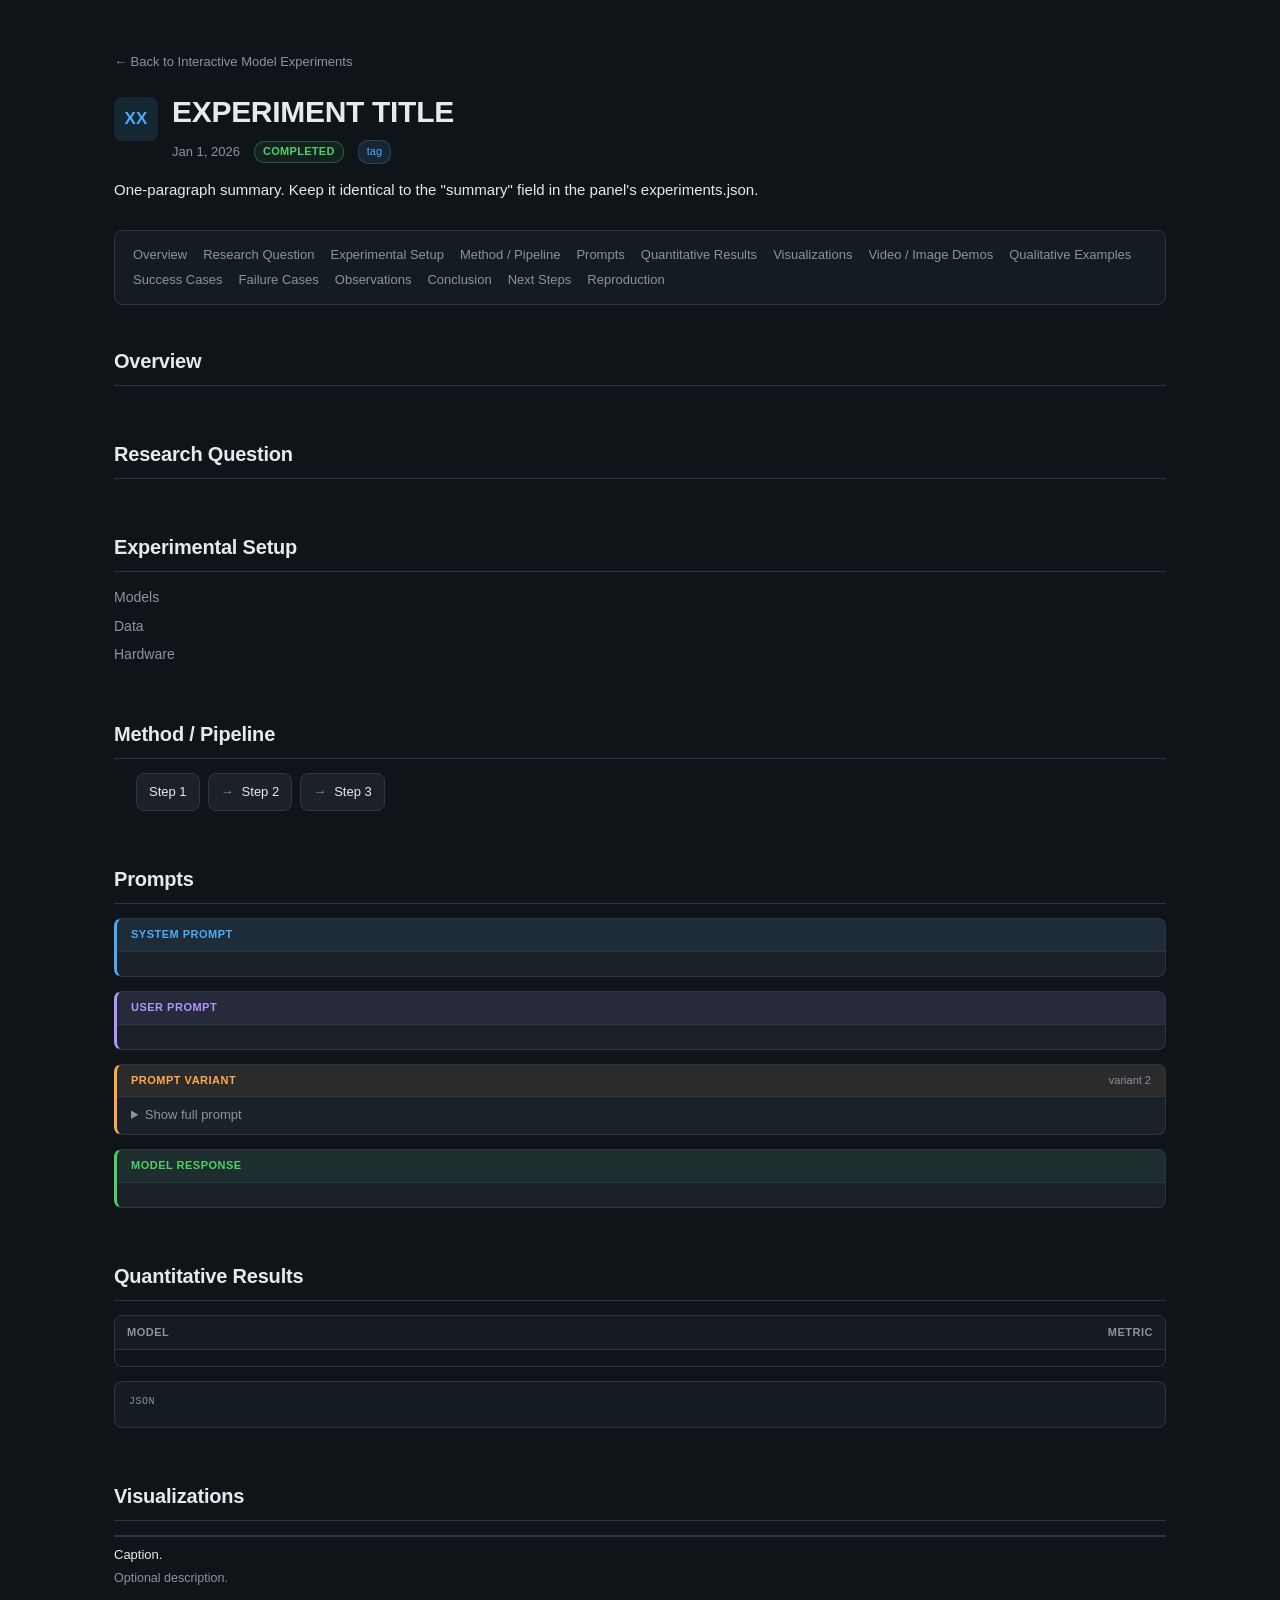
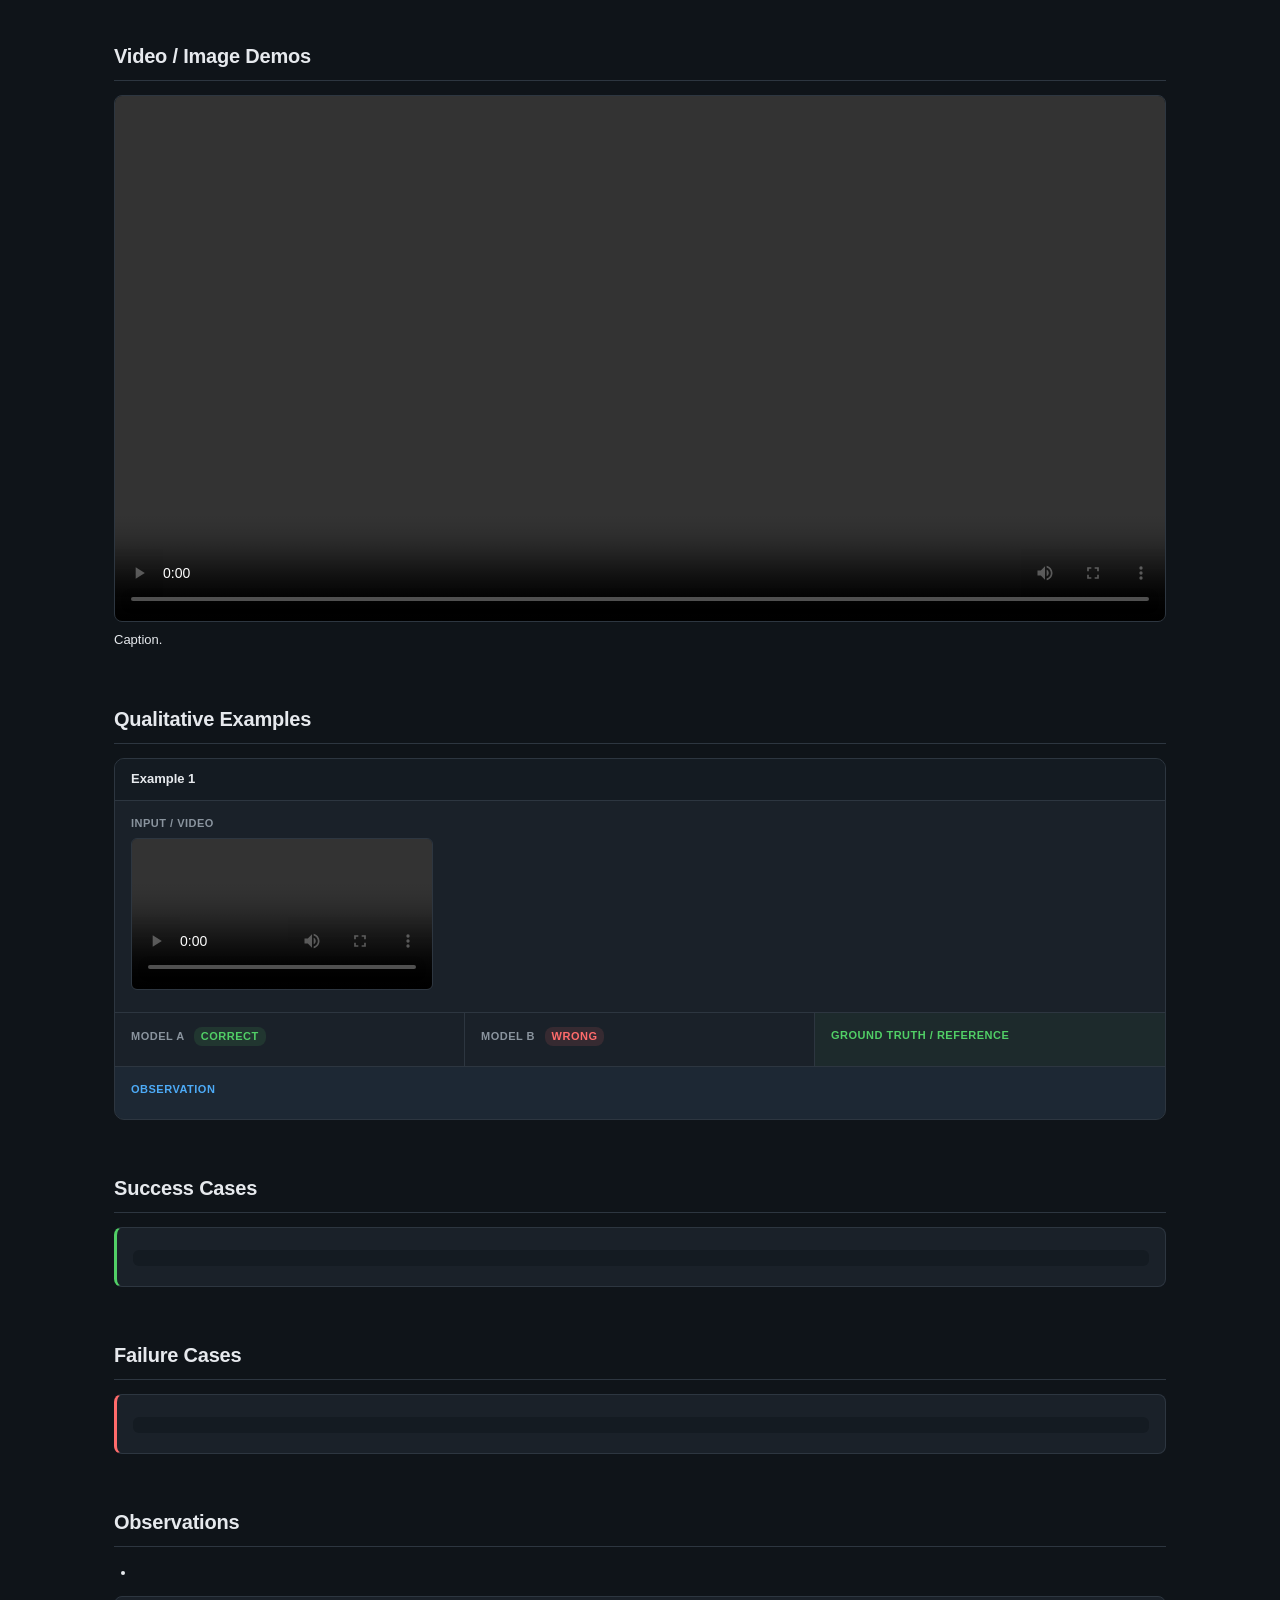
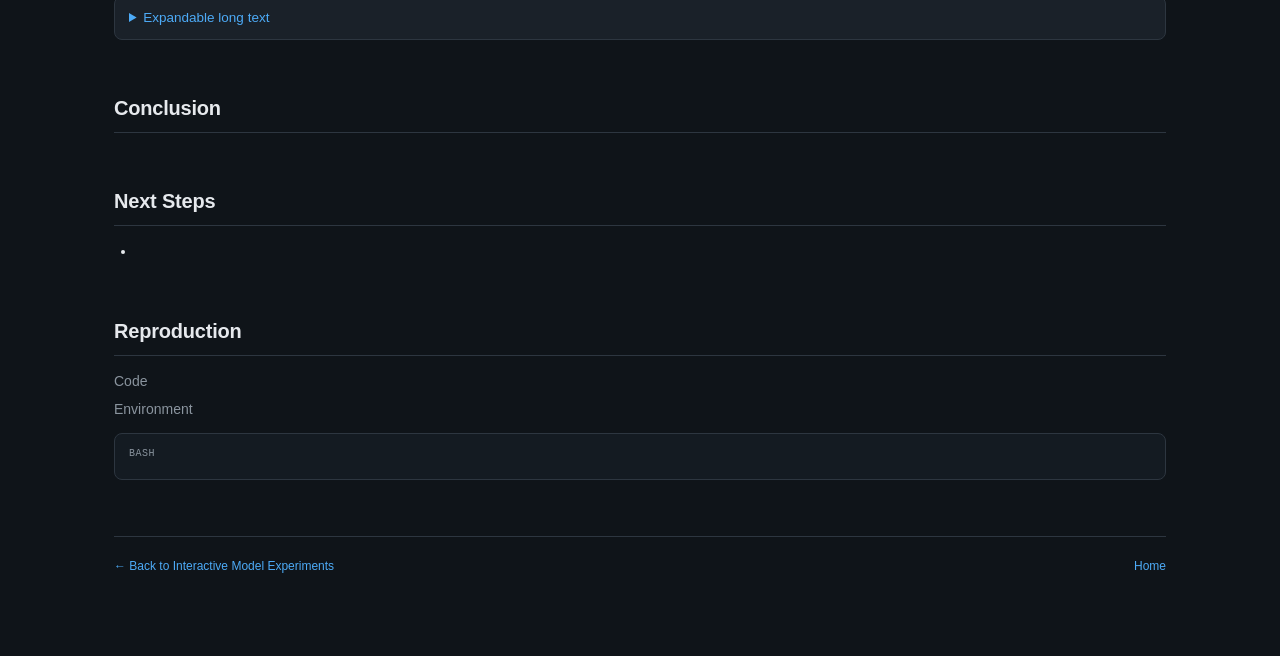
==== experiment-template/index.html @ 6265938a "Interactive Model Experiments panel: standalone repo, one Pages site per experiment Co-Authored-By: " ====
<!DOCTYPE html>
<html lang="en">
<head>
<meta charset="UTF-8">
<meta name="viewport" content="width=device-width, initial-scale=1">
<!-- Experiment page template. Copy this whole folder (index.html, style.css, assets/) into a NEW
     repository named after the experiment, fill in the sections you need, delete the rest, and
     enable GitHub Pages on that repository. Then add the experiment to experiments.json in the
     interactive_model_panel repository so a card appears on the panel. -->
<title>EXPERIMENT TITLE — Interactive Model Experiments</title>
<link rel="stylesheet" href="style.css">
</head>
<body>
<div class="wrap">
  <header class="exp-header">
    <a href="https://jxb1st.github.io/interactive_model_panel/" class="back-link">← Back to Interactive Model Experiments</a>
    <div class="exp-title-row">
      <span class="card-icon c1">XX</span>
      <div>
        <h1>EXPERIMENT TITLE</h1>
        <div class="exp-meta">
          <time datetime="2026-01-01">Jan 1, 2026</time>
          <span class="status completed">completed</span>
          <span class="tag">tag</span>
        </div>
      </div>
    </div>
    <p class="exp-summary">One-paragraph summary. Keep it identical to the "summary" field in the panel's experiments.json.</p>
  </header>

  <nav class="exp-toc" data-toc aria-label="Sections"></nav>

  <section class="exp-section"><h2 id="overview">Overview</h2>
    <p></p>
  </section>

  <section class="exp-section"><h2 id="research-question">Research Question</h2>
    <p></p>
  </section>

  <section class="exp-section"><h2 id="setup">Experimental Setup</h2>
    <dl class="facts">
      <dt>Models</dt><dd></dd>
      <dt>Data</dt><dd></dd>
      <dt>Hardware</dt><dd></dd>
    </dl>
  </section>

  <section class="exp-section"><h2 id="method">Method / Pipeline</h2>
    <ol class="pipeline"><li>Step 1</li><li>Step 2</li><li>Step 3</li></ol>
    <p></p>
  </section>

  <section class="exp-section"><h2 id="prompts">Prompts</h2>
    <div class="prompt system"><div class="prompt-head">System prompt</div><pre class="prompt-body"></pre></div>
    <div class="prompt user"><div class="prompt-head">User prompt</div><pre class="prompt-body"></pre></div>
    <div class="prompt variant"><div class="prompt-head">Prompt variant <span class="prompt-note">variant 2</span></div>
      <details><summary>Show full prompt</summary><pre class="prompt-body"></pre></details></div>
    <div class="prompt response"><div class="prompt-head">Model response</div><pre class="prompt-body"></pre></div>
  </section>

  <section class="exp-section"><h2 id="results">Quantitative Results</h2>
    <div class="table-wrap">
      <table class="results">
        <thead><tr><th>Model</th><th class="num">Metric</th></tr></thead>
        <tbody><tr><td></td><td class="num best"></td></tr></tbody>
      </table>
    </div>
    <p class="table-note"></p>
    <pre class="code" data-lang="json"></pre>
  </section>

  <section class="exp-section"><h2 id="visualizations">Visualizations</h2>
    <figure class="fig"><img src="assets/figure.png" alt=""><figcaption>Caption.<span class="fig-desc">Optional description.</span></figcaption></figure>
  </section>

  <section class="exp-section"><h2 id="demos">Video / Image Demos</h2>
    <div class="media-grid">
      <figure class="fig"><video controls preload="metadata" src="assets/demo.mp4"></video><figcaption>Caption.</figcaption></figure>
    </div>
  </section>

  <section class="exp-section"><h2 id="qualitative">Qualitative Examples</h2>
    <div class="compare">
      <div class="compare-head">Example 1</div>
      <div class="compare-input"><span class="label">Input / Video</span><video controls preload="metadata" src="assets/demo.mp4"></video></div>
      <div class="compare-grid">
        <div class="compare-cell"><span class="label">Model A <span class="verdict ok">correct</span></span><div class="model-name"></div></div>
        <div class="compare-cell"><span class="label">Model B <span class="verdict bad">wrong</span></span><div class="model-name"></div></div>
        <div class="compare-cell reference"><span class="label">Ground truth / Reference</span></div>
      </div>
      <div class="compare-obs"><span class="label">Observation</span></div>
    </div>
  </section>

  <section class="exp-section"><h2 id="success">Success Cases</h2>
    <div class="cases"><div class="case success"><div class="case-title"></div><p></p><div class="output"></div></div></div>
  </section>

  <section class="exp-section"><h2 id="failure">Failure Cases</h2>
    <div class="cases"><div class="case failure"><div class="case-title"></div><p></p><div class="output"></div></div></div>
  </section>

  <section class="exp-section"><h2 id="observations">Observations</h2>
    <ul><li></li></ul>
    <details class="expand"><summary>Expandable long text</summary><div class="expand-body"><p></p></div></details>
  </section>

  <section class="exp-section"><h2 id="conclusion">Conclusion</h2>
    <p></p>
  </section>

  <section class="exp-section"><h2 id="next-steps">Next Steps</h2>
    <ul><li></li></ul>
  </section>

  <section class="exp-section"><h2 id="reproduction">Reproduction</h2>
    <dl class="facts"><dt>Code</dt><dd></dd><dt>Environment</dt><dd></dd></dl>
    <pre class="code" data-lang="bash"></pre>
  </section>

  <footer class="page-footer">
    <span><a href="https://jxb1st.github.io/interactive_model_panel/">← Back to Interactive Model Experiments</a></span>
    <span><a href="https://jxb1st.github.io/">Home</a></span>
  </footer>
</div>
<script>
/* Builds the section list at the top from the h2[id] headings. No other scripting on this page. */
(function () {
  var toc = document.querySelector("[data-toc]");
  var heads = document.querySelectorAll(".exp-section > h2[id]");
  if (!toc || heads.length < 2) { return; }
  var ol = document.createElement("ol");
  Array.prototype.forEach.call(heads, function (h) {
    var li = document.createElement("li"), a = document.createElement("a");
    a.href = "#" + h.id; a.textContent = h.textContent; li.appendChild(a); ol.appendChild(li);
  });
  toc.appendChild(ol);
})();
</script>
</body>
</html>
---- experiment-template/style.css ----
/* Interactive Model Experiments — shared stylesheet for the panel (index.html)
   and for every experiment page (experiments/<slug>/index.html).
   Palette matches /datasets/ so the two panels read as one site. */

:root {
  --bg: #0f1419;
  --panel: #1a2129;
  --panel-2: #141b22;
  --border: #2d3640;
  --text: #e6e9ed;
  --muted: #8a949e;
  --accent: #4dabf7;
  --good: #51cf66;
  --warn: #ffa94d;
  --bad: #ff6b6b;
  --purple: #b197fc;
  --highlight: #ffd43b;
  --mono: ui-monospace, SFMono-Regular, Menlo, Consolas, "Liberation Mono", monospace;
  --sans: -apple-system, BlinkMacSystemFont, "Segoe UI", Helvetica, Arial, sans-serif;
}

* { box-sizing: border-box; }
html { color-scheme: dark; }
body {
  margin: 0;
  font-family: var(--sans);
  background: var(--bg);
  color: var(--text);
  line-height: 1.6;
  -webkit-text-size-adjust: 100%;
}
a { color: var(--accent); }
img, video { max-width: 100%; height: auto; }
.wrap { max-width: 1100px; margin: 0 auto; padding: 48px 24px 80px; }

/* ---------- Header / navigation ---------- */
header.page-header { margin-bottom: 36px; }
.back-link {
  display: inline-block;
  font-size: 13px;
  color: var(--muted);
  text-decoration: none;
  margin-bottom: 20px;
}
.back-link:hover { color: var(--accent); }
h1 {
  margin: 0 0 10px;
  font-size: 30px;
  font-weight: 700;
  letter-spacing: -0.3px;
  line-height: 1.25;
  text-wrap: balance;
}
.tagline { margin: 0; color: var(--muted); font-size: 15px; max-width: 700px; }
.panel-meta { margin-top: 14px; font-size: 12px; color: var(--muted); }

/* ---------- Experiment cards (panel) ---------- */
.grid {
  display: grid;
  grid-template-columns: repeat(auto-fill, minmax(320px, 1fr));
  gap: 18px;
}
.card {
  background: var(--panel);
  border: 1px solid var(--border);
  border-radius: 10px;
  padding: 20px;
  display: flex;
  flex-direction: column;
  min-height: 220px;
  min-width: 0;
  transition: transform 0.12s ease, border-color 0.12s ease;
  text-decoration: none;
  color: inherit;
  position: relative;
  overflow: hidden;
}
.card:hover { border-color: var(--accent); transform: translateY(-2px); }
.card:focus-visible { outline: 2px solid var(--accent); outline-offset: 2px; }
.card-head { display: flex; align-items: center; gap: 10px; margin-bottom: 8px; }
.card-icon {
  width: 36px; height: 36px; flex-shrink: 0;
  display: inline-flex; align-items: center; justify-content: center;
  border-radius: 8px;
  background: rgba(77, 171, 247, 0.1);
  color: var(--accent);
  font-size: 15px; font-weight: 700; letter-spacing: 0.2px;
}
.card-icon.c1 { background: rgba(77, 171, 247, 0.12); color: #4dabf7; }
.card-icon.c2 { background: rgba(177, 151, 252, 0.12); color: #b197fc; }
.card-icon.c3 { background: rgba(81, 207, 102, 0.12); color: #51cf66; }
.card-icon.c4 { background: rgba(255, 169, 77, 0.12); color: #ffa94d; }
.card-icon.c5 { background: rgba(38, 198, 218, 0.12); color: #26c6da; }
.card-icon.c6 { background: rgba(255, 107, 107, 0.12); color: #ff8a65; }
.card h2 { margin: 0; font-size: 17px; font-weight: 600; color: var(--text); line-height: 1.35; }
.card p { margin: 0 0 14px; font-size: 13px; color: var(--muted); flex: 1; }
.card-meta {
  display: flex; flex-wrap: wrap; gap: 6px 12px; align-items: center;
  font-size: 12px; color: var(--muted); margin-bottom: 10px;
}
.card-stats { display: flex; gap: 14px; flex-wrap: wrap; font-size: 12px; color: var(--muted); margin-bottom: 12px; }
.card-stats strong { color: var(--text); font-weight: 600; }
.card-tags { display: flex; gap: 6px; flex-wrap: wrap; margin-bottom: 12px; }
.tag {
  display: inline-block; padding: 2px 8px; border-radius: 10px;
  font-size: 11px; font-weight: 500;
  background: rgba(77, 171, 247, 0.12); color: var(--accent);
  border: 1px solid rgba(77, 171, 247, 0.25);
}
.card-cta { display: inline-flex; align-items: center; gap: 4px; color: var(--accent); font-size: 13px; font-weight: 500; margin-top: auto; }
.card-cta::after { content: "→"; transition: transform 0.12s; }
.card:hover .card-cta::after { transform: translateX(3px); }

/* status pill: shared by cards and experiment headers */
.status {
  display: inline-block; padding: 1px 8px; border-radius: 10px;
  font-size: 11px; font-weight: 600; letter-spacing: 0.3px; text-transform: uppercase;
  border: 1px solid var(--border); color: var(--muted); background: var(--panel-2);
}
.status.completed { color: var(--good); border-color: rgba(81, 207, 102, 0.35); background: rgba(81, 207, 102, 0.08); }
.status.in-progress, .status.running { color: var(--warn); border-color: rgba(255, 169, 77, 0.35); background: rgba(255, 169, 77, 0.08); }
.status.planned { color: var(--muted); }
.status.failed { color: var(--bad); border-color: rgba(255, 107, 107, 0.35); background: rgba(255, 107, 107, 0.08); }
.undated { color: var(--warn); }
.demo-badge {
  position: absolute; top: 14px; right: 14px;
  font-size: 10px; font-weight: 700; text-transform: uppercase; letter-spacing: 0.5px;
  color: var(--highlight); background: var(--bg); padding: 2px 8px; border-radius: 10px;
  border: 1px solid rgba(255, 212, 59, 0.4);
}

/* empty / error states */
.empty-state, .error-state {
  border: 1px dashed var(--border); border-radius: 10px; padding: 36px 24px;
  text-align: center; color: var(--muted); font-size: 14px;
}
.empty-state strong, .error-state strong { display: block; color: var(--text); font-size: 16px; margin-bottom: 6px; }
.empty-state code, .error-state code { font-family: var(--mono); font-size: 12.5px; color: var(--text); }
.error-state { border-color: rgba(255, 107, 107, 0.4); }

/* ---------- Footer ---------- */
footer.page-footer {
  margin-top: 56px; padding-top: 20px; border-top: 1px solid var(--border);
  color: var(--muted); font-size: 12px;
  display: flex; justify-content: space-between; flex-wrap: wrap; gap: 8px;
}
footer.page-footer a { color: var(--accent); text-decoration: none; }
footer.page-footer a:hover { text-decoration: underline; }

/* =====================================================================
   Experiment page components
   ===================================================================== */
.exp-header { margin-bottom: 28px; }
.exp-title-row { display: flex; align-items: flex-start; gap: 14px; }
.exp-title-row .card-icon { width: 44px; height: 44px; font-size: 17px; margin-top: 4px; }
.exp-meta { display: flex; flex-wrap: wrap; gap: 8px 14px; align-items: center; font-size: 13px; color: var(--muted); margin: 10px 0 14px; }
.exp-summary { margin: 0; max-width: 760px; color: var(--text); font-size: 15px; }

/* table of contents: filled by script.js from the h2[id] on the page; empty when JS is off */
.exp-toc { margin: 0 0 32px; padding: 14px 18px; background: var(--panel-2); border: 1px solid var(--border); border-radius: 8px; font-size: 13px; }
.exp-toc:empty { display: none; }
.exp-toc ol { margin: 0; padding: 0; list-style: none; display: flex; flex-wrap: wrap; gap: 4px 16px; }
.exp-toc a { color: var(--muted); text-decoration: none; }
.exp-toc a:hover { color: var(--accent); }

.exp-section { margin: 0 0 44px; padding-top: 8px; }
.exp-section h2 {
  margin: 0 0 14px; font-size: 20px; font-weight: 600; letter-spacing: -0.2px;
  padding-bottom: 8px; border-bottom: 1px solid var(--border);
}
.exp-section h3 { margin: 22px 0 8px; font-size: 15px; font-weight: 600; color: var(--text); }
.exp-section p, .exp-section li { max-width: 760px; font-size: 14.5px; }
.exp-section p { margin: 0 0 12px; }
.exp-section ul, .exp-section ol { margin: 0 0 12px; padding-left: 22px; }
.exp-section > :last-child { margin-bottom: 0; }

/* key/value facts (setup, reproduction) */
.facts { display: grid; grid-template-columns: max-content 1fr; gap: 6px 18px; margin: 0 0 12px; font-size: 14px; }
.facts dt { color: var(--muted); }
.facts dd { margin: 0; min-width: 0; overflow-wrap: anywhere; }

/* pipeline steps */
.pipeline { display: flex; flex-wrap: wrap; gap: 8px; align-items: center; margin: 0 0 12px; padding: 0; list-style: none; }
.pipeline li { background: var(--panel); border: 1px solid var(--border); border-radius: 8px; padding: 8px 12px; font-size: 13px; }
.pipeline li + li::before { content: "→"; color: var(--muted); margin-right: 8px; }

/* ---------- Prompt blocks ---------- */
.prompt {
  border: 1px solid var(--border); border-left: 3px solid var(--purple); border-radius: 8px;
  background: var(--panel); margin: 0 0 14px; overflow: hidden;
}
.prompt-head {
  display: flex; justify-content: space-between; align-items: center; gap: 8px;
  padding: 7px 14px; font-size: 11px; font-weight: 600; letter-spacing: 0.5px; text-transform: uppercase;
  color: var(--purple); background: rgba(177, 151, 252, 0.08); border-bottom: 1px solid var(--border);
}
.prompt-head .prompt-note { font-weight: 400; text-transform: none; letter-spacing: 0; color: var(--muted); }
.prompt-body { margin: 0; padding: 12px 14px; font-family: var(--mono); font-size: 13px; line-height: 1.55; white-space: pre-wrap; overflow-wrap: anywhere; color: var(--text); }
.prompt.system { border-left-color: var(--accent); }
.prompt.system .prompt-head { color: var(--accent); background: rgba(77, 171, 247, 0.08); }
.prompt.user { border-left-color: var(--purple); }
.prompt.response { border-left-color: var(--good); }
.prompt.response .prompt-head { color: var(--good); background: rgba(81, 207, 102, 0.08); }
.prompt.response .prompt-body { font-family: var(--sans); font-size: 14px; }
.prompt.variant { border-left-color: var(--warn); }
.prompt.variant .prompt-head { color: var(--warn); background: rgba(255, 169, 77, 0.08); }
.prompt details > summary { cursor: pointer; padding: 8px 14px; font-size: 13px; color: var(--muted); }
.prompt details[open] > summary { border-bottom: 1px solid var(--border); }

/* ---------- Code / JSON ---------- */
pre.code {
  margin: 0 0 14px; padding: 12px 14px; background: var(--panel-2); border: 1px solid var(--border);
  border-radius: 8px; font-family: var(--mono); font-size: 12.5px; line-height: 1.5; overflow-x: auto; color: var(--text);
}
pre.code[data-lang]::before { content: attr(data-lang); display: block; font-size: 10px; letter-spacing: 0.5px; text-transform: uppercase; color: var(--muted); margin-bottom: 6px; }
code { font-family: var(--mono); font-size: 0.92em; background: rgba(255, 255, 255, 0.06); padding: 1px 5px; border-radius: 4px; }
pre code { background: none; padding: 0; font-size: inherit; }

/* ---------- Tables ---------- */
.table-wrap { overflow-x: auto; margin: 0 0 14px; border: 1px solid var(--border); border-radius: 8px; }
table.results { border-collapse: collapse; width: 100%; font-size: 13.5px; font-variant-numeric: tabular-nums; }
table.results th, table.results td { padding: 8px 12px; border-bottom: 1px solid var(--border); text-align: left; white-space: nowrap; }
table.results th { font-size: 11px; letter-spacing: 0.5px; text-transform: uppercase; color: var(--muted); font-weight: 600; background: var(--panel-2); }
table.results tr:last-child td { border-bottom: 0; }
table.results td.num, table.results th.num { text-align: right; }
table.results td.best { color: var(--good); font-weight: 600; }
table.results tr.highlight td { background: rgba(77, 171, 247, 0.06); }
.table-note { margin: -6px 0 14px; font-size: 12px; color: var(--muted); }

/* ---------- Figures / media ---------- */
.fig { margin: 0 0 18px; }
.fig img, .fig video, .fig svg { display: block; width: 100%; max-width: 100%; border: 1px solid var(--border); border-radius: 8px; background: var(--panel-2); }
.fig figcaption { margin-top: 8px; font-size: 13px; color: var(--text); }
.fig .fig-desc { display: block; margin-top: 2px; font-size: 12.5px; color: var(--muted); }
.fig.narrow { max-width: 560px; }
.media-grid { display: grid; grid-template-columns: repeat(auto-fit, minmax(260px, 1fr)); gap: 16px; margin: 0 0 14px; }
.media-grid .fig { margin: 0; }

/* ---------- Side-by-side comparison ---------- */
.compare { border: 1px solid var(--border); border-radius: 10px; background: var(--panel); margin: 0 0 18px; overflow: hidden; }
.compare-head { padding: 10px 16px; font-size: 13px; font-weight: 600; border-bottom: 1px solid var(--border); background: var(--panel-2); }
.compare-input { padding: 14px 16px; border-bottom: 1px solid var(--border); }
.compare-input .label, .compare-cell .label, .compare-obs .label {
  display: block; font-size: 11px; font-weight: 600; letter-spacing: 0.5px; text-transform: uppercase; color: var(--muted); margin-bottom: 6px;
}
.compare-input video, .compare-input img { max-width: 480px; border-radius: 6px; border: 1px solid var(--border); }
.compare-grid { display: grid; grid-template-columns: repeat(auto-fit, minmax(240px, 1fr)); }
.compare-cell { padding: 14px 16px; border-right: 1px solid var(--border); border-bottom: 1px solid var(--border); font-size: 14px; min-width: 0; overflow-wrap: anywhere; }
.compare-cell:last-child { border-right: 0; }
.compare-cell.reference { background: rgba(81, 207, 102, 0.05); }
.compare-cell.reference .label { color: var(--good); }
.compare-cell .model-name { font-weight: 600; margin-bottom: 4px; }
.compare-obs { padding: 14px 16px; font-size: 14px; color: var(--text); background: rgba(77, 171, 247, 0.05); }
.compare-obs .label { color: var(--accent); }
.verdict { display: inline-block; font-size: 11px; font-weight: 600; padding: 1px 7px; border-radius: 8px; margin-left: 6px; vertical-align: middle; }
.verdict.ok { color: var(--good); background: rgba(81, 207, 102, 0.12); }
.verdict.bad { color: var(--bad); background: rgba(255, 107, 107, 0.12); }
.verdict.partial { color: var(--warn); background: rgba(255, 169, 77, 0.12); }

/* ---------- Case cards (success / failure) ---------- */
.cases { display: grid; grid-template-columns: repeat(auto-fit, minmax(300px, 1fr)); gap: 14px; margin: 0 0 14px; }
.case { background: var(--panel); border: 1px solid var(--border); border-left: 3px solid var(--muted); border-radius: 8px; padding: 14px 16px; font-size: 14px; min-width: 0; }
.case.success { border-left-color: var(--good); }
.case.failure { border-left-color: var(--bad); }
.case .case-title { font-weight: 600; margin-bottom: 6px; }
.case p { margin: 0 0 8px; font-size: 13.5px; }
.case .output { font-family: var(--mono); font-size: 12.5px; background: var(--panel-2); border-radius: 6px; padding: 8px 10px; white-space: pre-wrap; overflow-wrap: anywhere; margin: 6px 0; }

/* ---------- Callouts / expandable text ---------- */
.callout { border: 1px solid var(--border); border-left: 3px solid var(--accent); border-radius: 8px; background: var(--panel); padding: 12px 16px; margin: 0 0 14px; font-size: 14px; }
.callout.warn { border-left-color: var(--warn); }
.callout.good { border-left-color: var(--good); }
details.expand { border: 1px solid var(--border); border-radius: 8px; background: var(--panel); margin: 0 0 14px; }
details.expand > summary { cursor: pointer; padding: 10px 14px; font-size: 13.5px; font-weight: 500; color: var(--accent); }
details.expand > summary:focus-visible { outline: 2px solid var(--accent); outline-offset: -2px; }
details.expand > .expand-body { padding: 0 14px 14px; font-size: 14px; }
details.expand > .expand-body > :last-child { margin-bottom: 0; }

/* ---------- Responsive ---------- */
@media (max-width: 640px) {
  .wrap { padding: 32px 16px 56px; }
  h1 { font-size: 24px; }
  .grid { grid-template-columns: 1fr; }
  .facts { grid-template-columns: 1fr; gap: 2px 0; }
  .facts dd { margin-bottom: 8px; }
  .compare-grid { grid-template-columns: 1fr; }
  .compare-cell { border-right: 0; }
  .exp-title-row { gap: 10px; }
}
@media (prefers-reduced-motion: reduce) {
  .card, .card-cta::after { transition: none; }
}
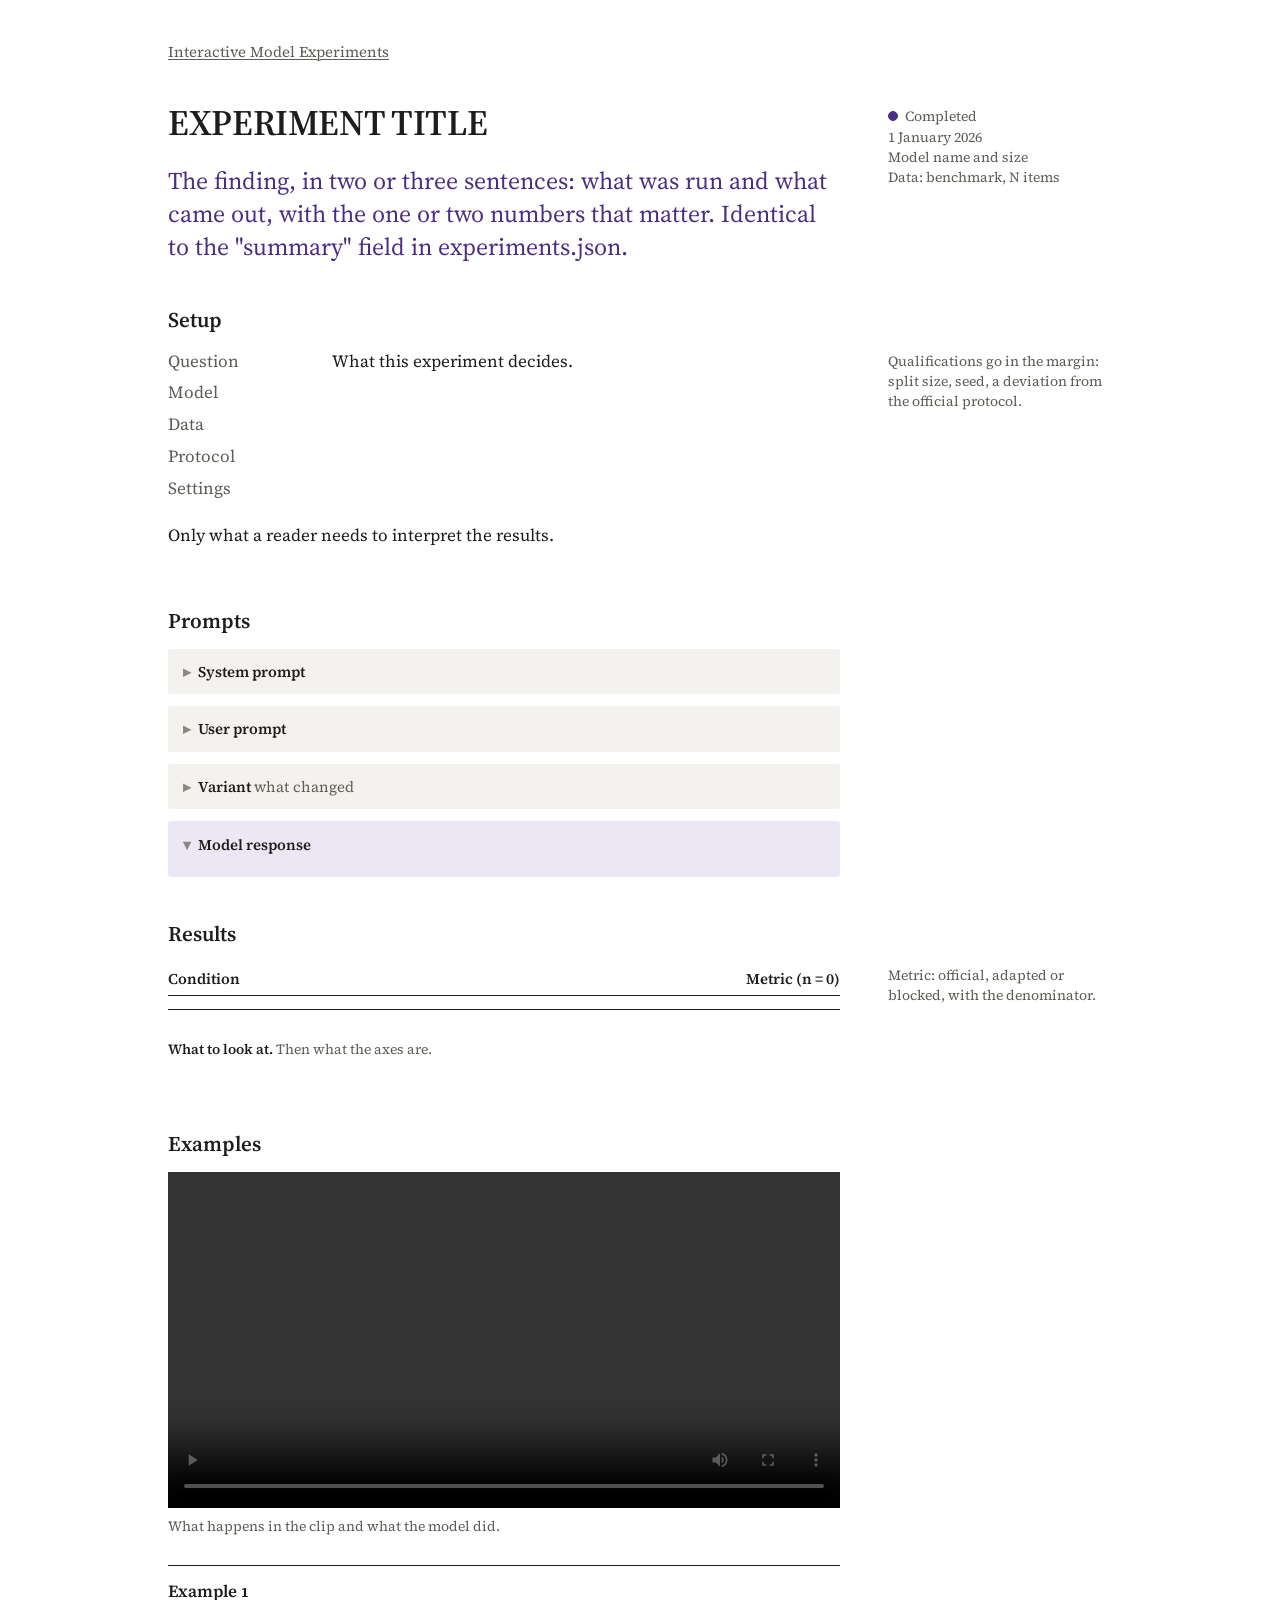
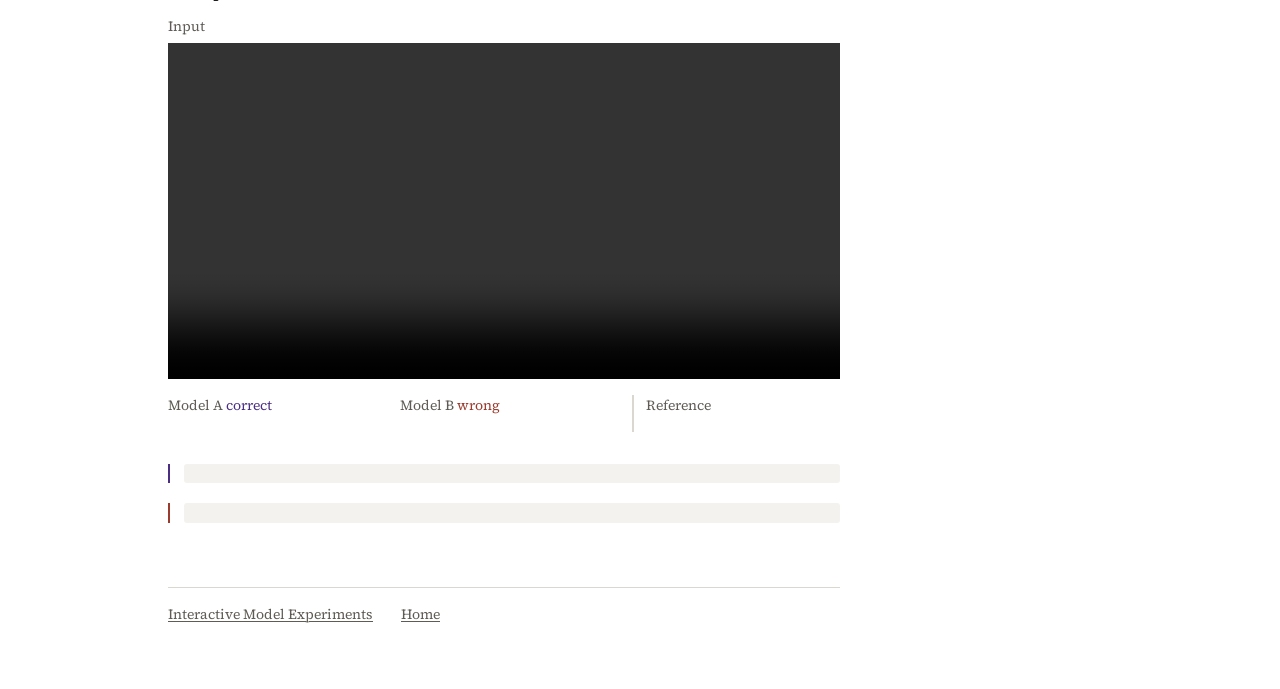
==== commit 490ffbad: "Redesign: one serif family, white paper, margin notes; index as a dated list; template with Setup/Pr" ====
--- a/experiment-template/index.html
+++ b/experiment-template/index.html
@@ -3,140 +3,95 @@
 <head>
 <meta charset="UTF-8">
 <meta name="viewport" content="width=device-width, initial-scale=1">
-<!-- Experiment page template. Copy this whole folder (index.html, style.css, assets/) into a NEW
-     repository named after the experiment, fill in the sections you need, delete the rest, and
-     enable GitHub Pages on that repository. Then add the experiment to experiments.json in the
-     interactive_model_panel repository so a card appears on the panel. -->
-<title>EXPERIMENT TITLE — Interactive Model Experiments</title>
+<!-- Experiment page template. Copy this folder (index.html, style.css, assets/) into a new repository
+     named after the experiment. Fill in the header, keep only the sections that have real content
+     (Setup, Prompts, Results, Examples; each optional), delete everything else, and enable GitHub
+     Pages. Then add the experiment to experiments.json in interactive_model_panel so it appears on
+     the index. A margin note (aside.note) goes right BEFORE the element it qualifies. -->
+<title>EXPERIMENT TITLE</title>
+<link rel="preconnect" href="https://fonts.googleapis.com">
+<link rel="preconnect" href="https://fonts.gstatic.com" crossorigin>
+<link href="https://fonts.googleapis.com/css2?family=Source+Serif+4:ital,opsz,wght@0,8..60,400..700;1,8..60,400..700&display=swap" rel="stylesheet">
 <link rel="stylesheet" href="style.css">
 </head>
 <body>
-<div class="wrap">
+<main class="page">
+  <nav class="crumb"><a href="https://jxb1st.github.io/interactive_model_panel/">Interactive Model Experiments</a></nav>
+
   <header class="exp-header">
-    <a href="https://jxb1st.github.io/interactive_model_panel/" class="back-link">← Back to Interactive Model Experiments</a>
-    <div class="exp-title-row">
-      <span class="card-icon c1">XX</span>
-      <div>
-        <h1>EXPERIMENT TITLE</h1>
-        <div class="exp-meta">
-          <time datetime="2026-01-01">Jan 1, 2026</time>
-          <span class="status completed">completed</span>
-          <span class="tag">tag</span>
-        </div>
-      </div>
-    </div>
-    <p class="exp-summary">One-paragraph summary. Keep it identical to the "summary" field in the panel's experiments.json.</p>
+    <aside class="note">
+      <span class="status completed">Completed</span>
+      <time datetime="2026-01-01">1 January 2026</time>
+      <span>Model name and size</span>
+      <span>Data: benchmark, N items</span>
+    </aside>
+    <h1>EXPERIMENT TITLE</h1>
+    <p class="exp-summary">The finding, in two or three sentences: what was run and what came out, with the one or two numbers that matter. Identical to the "summary" field in experiments.json.</p>
   </header>
 
-  <nav class="exp-toc" data-toc aria-label="Sections"></nav>
-
-  <section class="exp-section"><h2 id="overview">Overview</h2>
-    <p></p>
+  <section class="exp-section">
+    <h2 id="setup">Setup</h2>
+    <aside class="note">Qualifications go in the margin: split size, seed, a deviation from the official protocol.</aside>
+    <dl class="facts">
+      <dt>Question</dt><dd>What this experiment decides.</dd>
+      <dt>Model</dt><dd></dd>
+      <dt>Data</dt><dd></dd>
+      <dt>Protocol</dt><dd></dd>
+      <dt>Settings</dt><dd></dd>
+    </dl>
+    <p>Only what a reader needs to interpret the results.</p>
   </section>
 
-  <section class="exp-section"><h2 id="research-question">Research Question</h2>
-    <p></p>
+  <section class="exp-section">
+    <h2 id="prompts">Prompts</h2>
+    <details class="prompt system"><summary>System prompt</summary><pre></pre></details>
+    <details class="prompt user"><summary>User prompt</summary><pre></pre></details>
+    <details class="prompt variant"><summary>Variant <span class="prompt-note">what changed</span></summary><pre></pre></details>
+    <details class="prompt response" open><summary>Model response</summary><pre></pre></details>
   </section>
 
-  <section class="exp-section"><h2 id="setup">Experimental Setup</h2>
-    <dl class="facts">
-      <dt>Models</dt><dd></dd>
-      <dt>Data</dt><dd></dd>
-      <dt>Hardware</dt><dd></dd>
-    </dl>
+  <section class="exp-section">
+    <h2 id="results">Results</h2>
+    <aside class="note">Metric: official, adapted or blocked, with the denominator.</aside>
+    <div class="table-wrap">
+      <table class="results">
+        <thead><tr><th>Condition</th><th class="num">Metric (n = 0)</th></tr></thead>
+        <tbody>
+          <tr><td></td><td class="num best"></td></tr>
+        </tbody>
+      </table>
+    </div>
+    <figure class="fig wide">
+      <img src="assets/figure.png" alt="">
+      <figcaption><strong>What to look at.</strong> Then what the axes are.</figcaption>
+    </figure>
   </section>
 
-  <section class="exp-section"><h2 id="method">Method / Pipeline</h2>
-    <ol class="pipeline"><li>Step 1</li><li>Step 2</li><li>Step 3</li></ol>
-    <p></p>
-  </section>
-
-  <section class="exp-section"><h2 id="prompts">Prompts</h2>
-    <div class="prompt system"><div class="prompt-head">System prompt</div><pre class="prompt-body"></pre></div>
-    <div class="prompt user"><div class="prompt-head">User prompt</div><pre class="prompt-body"></pre></div>
-    <div class="prompt variant"><div class="prompt-head">Prompt variant <span class="prompt-note">variant 2</span></div>
-      <details><summary>Show full prompt</summary><pre class="prompt-body"></pre></details></div>
-    <div class="prompt response"><div class="prompt-head">Model response</div><pre class="prompt-body"></pre></div>
-  </section>
-
-  <section class="exp-section"><h2 id="results">Quantitative Results</h2>
-    <div class="table-wrap">
-      <table class="results">
-        <thead><tr><th>Model</th><th class="num">Metric</th></tr></thead>
-        <tbody><tr><td></td><td class="num best"></td></tr></tbody>
-      </table>
+  <section class="exp-section">
+    <h2 id="examples">Examples</h2>
+    <div class="media-grid">
+      <figure class="fig"><video controls preload="metadata" src="assets/clip.mp4"></video><figcaption>What happens in the clip and what the model did.</figcaption></figure>
     </div>
-    <p class="table-note"></p>
-    <pre class="code" data-lang="json"></pre>
-  </section>
-
-  <section class="exp-section"><h2 id="visualizations">Visualizations</h2>
-    <figure class="fig"><img src="assets/figure.png" alt=""><figcaption>Caption.<span class="fig-desc">Optional description.</span></figcaption></figure>
-  </section>
-
-  <section class="exp-section"><h2 id="demos">Video / Image Demos</h2>
-    <div class="media-grid">
-      <figure class="fig"><video controls preload="metadata" src="assets/demo.mp4"></video><figcaption>Caption.</figcaption></figure>
-    </div>
-  </section>
-
-  <section class="exp-section"><h2 id="qualitative">Qualitative Examples</h2>
     <div class="compare">
       <div class="compare-head">Example 1</div>
-      <div class="compare-input"><span class="label">Input / Video</span><video controls preload="metadata" src="assets/demo.mp4"></video></div>
+      <div class="compare-input"><span class="label">Input</span><video controls preload="metadata" src="assets/clip.mp4"></video></div>
       <div class="compare-grid">
-        <div class="compare-cell"><span class="label">Model A <span class="verdict ok">correct</span></span><div class="model-name"></div></div>
-        <div class="compare-cell"><span class="label">Model B <span class="verdict bad">wrong</span></span><div class="model-name"></div></div>
-        <div class="compare-cell reference"><span class="label">Ground truth / Reference</span></div>
+        <div class="compare-cell"><span class="label">Model A <span class="verdict ok">correct</span></span><p></p></div>
+        <div class="compare-cell"><span class="label">Model B <span class="verdict bad">wrong</span></span><p></p></div>
+        <div class="compare-cell reference"><span class="label">Reference</span><p></p></div>
       </div>
-      <div class="compare-obs"><span class="label">Observation</span></div>
+      <p class="compare-obs"></p>
     </div>
-  </section>
-
-  <section class="exp-section"><h2 id="success">Success Cases</h2>
-    <div class="cases"><div class="case success"><div class="case-title"></div><p></p><div class="output"></div></div></div>
-  </section>
-
-  <section class="exp-section"><h2 id="failure">Failure Cases</h2>
-    <div class="cases"><div class="case failure"><div class="case-title"></div><p></p><div class="output"></div></div></div>
-  </section>
-
-  <section class="exp-section"><h2 id="observations">Observations</h2>
-    <ul><li></li></ul>
-    <details class="expand"><summary>Expandable long text</summary><div class="expand-body"><p></p></div></details>
-  </section>
-
-  <section class="exp-section"><h2 id="conclusion">Conclusion</h2>
-    <p></p>
-  </section>
-
-  <section class="exp-section"><h2 id="next-steps">Next Steps</h2>
-    <ul><li></li></ul>
-  </section>
-
-  <section class="exp-section"><h2 id="reproduction">Reproduction</h2>
-    <dl class="facts"><dt>Code</dt><dd></dd><dt>Environment</dt><dd></dd></dl>
-    <pre class="code" data-lang="bash"></pre>
+    <ul class="cases">
+      <li class="case success"><div class="case-title"></div><p></p><div class="output"></div></li>
+      <li class="case failure"><div class="case-title"></div><p></p><div class="output"></div></li>
+    </ul>
   </section>
 
   <footer class="page-footer">
-    <span><a href="https://jxb1st.github.io/interactive_model_panel/">← Back to Interactive Model Experiments</a></span>
-    <span><a href="https://jxb1st.github.io/">Home</a></span>
+    <a href="https://jxb1st.github.io/interactive_model_panel/">Interactive Model Experiments</a>
+    <a href="https://jxb1st.github.io/">Home</a>
   </footer>
-</div>
-<script>
-/* Builds the section list at the top from the h2[id] headings. No other scripting on this page. */
-(function () {
-  var toc = document.querySelector("[data-toc]");
-  var heads = document.querySelectorAll(".exp-section > h2[id]");
-  if (!toc || heads.length < 2) { return; }
-  var ol = document.createElement("ol");
-  Array.prototype.forEach.call(heads, function (h) {
-    var li = document.createElement("li"), a = document.createElement("a");
-    a.href = "#" + h.id; a.textContent = h.textContent; li.appendChild(a); ol.appendChild(li);
-  });
-  toc.appendChild(ol);
-})();
-</script>
+</main>
 </body>
 </html>
--- a/experiment-template/style.css
+++ b/experiment-template/style.css
@@ -1,292 +1,387 @@
-/* Interactive Model Experiments — shared stylesheet for the panel (index.html)
-   and for every experiment page (experiments/<slug>/index.html).
-   Palette matches /datasets/ so the two panels read as one site. */
+/* Interactive Model Experiments: shared stylesheet for the panel index and every experiment page.
+   The experiment template carries an identical copy; check_page.py enforces that.
+   Design notes live in the publish-panel skill (design.md). One serif family, white paper,
+   one accent, and a right-hand margin column for dates, status and qualifications. */
 
 :root {
-  --bg: #0f1419;
-  --panel: #1a2129;
-  --panel-2: #141b22;
-  --border: #2d3640;
-  --text: #e6e9ed;
-  --muted: #8a949e;
-  --accent: #4dabf7;
-  --good: #51cf66;
-  --warn: #ffa94d;
-  --bad: #ff6b6b;
-  --purple: #b197fc;
-  --highlight: #ffd43b;
-  --mono: ui-monospace, SFMono-Regular, Menlo, Consolas, "Liberation Mono", monospace;
-  --sans: -apple-system, BlinkMacSystemFont, "Segoe UI", Helvetica, Arial, sans-serif;
-}
-
-* { box-sizing: border-box; }
-html { color-scheme: dark; }
+  --paper: #ffffff;
+  --ink: #1f1d1b;
+  --ink-2: #5f5b55;
+  --ink-3: #8b867e;
+  --rule: #dad7d0;
+  --field: #f3f2ee;
+  --accent: #4b2e83;
+  --accent-soft: #ece7f4;
+  --fail: #9a3b2e;
+
+  --serif: "Source Serif 4", Georgia, "Times New Roman", serif;
+  --mono: ui-monospace, "SF Mono", Menlo, Consolas, "Liberation Mono", monospace;
+
+  --measure: 42rem;   /* main column: about 66 characters at 17 px */
+  --margin: 14rem;    /* margin column for notes */
+  --gap: 3rem;
+}
+
+/* ---------- page ---------- */
+
+html { background: var(--paper); -webkit-text-size-adjust: 100%; }
+
 body {
   margin: 0;
-  font-family: var(--sans);
-  background: var(--bg);
-  color: var(--text);
-  line-height: 1.6;
-  -webkit-text-size-adjust: 100%;
-}
-a { color: var(--accent); }
-img, video { max-width: 100%; height: auto; }
-.wrap { max-width: 1100px; margin: 0 auto; padding: 48px 24px 80px; }
-
-/* ---------- Header / navigation ---------- */
-header.page-header { margin-bottom: 36px; }
-.back-link {
+  background: var(--paper);
+  color: var(--ink);
+  font-family: var(--serif);
+  font-size: 1.0625rem;
+  line-height: 1.55;
+  font-variant-numeric: oldstyle-nums proportional-nums;
+  font-optical-sizing: auto;
+}
+
+.page {
+  box-sizing: content-box;
+  max-width: var(--measure);
+  margin: 0 auto;
+  padding: 2.5rem 1rem 4rem;
+}
+
+/* Wide screens: reserve the margin column on the right. */
+@media (min-width: 62rem) {
+  .page { padding-right: calc(1rem + var(--margin) + var(--gap)); }
+}
+
+::selection { background: var(--accent-soft); }
+
+:focus-visible { outline: 2px solid var(--accent); outline-offset: 2px; }
+
+a {
+  color: var(--accent);
+  text-decoration: underline;
+  text-decoration-thickness: 1px;
+  text-underline-offset: 0.15em;
+}
+
+p { margin: 0 0 1rem; }
+ul, ol { margin: 0 0 1rem; padding-left: 1.4rem; }
+li { margin: 0.2rem 0; }
+strong { font-weight: 600; }
+hr { border: 0; border-top: 1px solid var(--rule); margin: 2.5rem 0; }
+
+/* ---------- header ---------- */
+
+.crumb { font-size: 0.9375rem; margin: 0 0 2.5rem; }
+.crumb a { color: var(--ink-2); }
+.crumb a:hover { color: var(--accent); }
+
+h1 {
+  font-size: 2.25rem;
+  line-height: 1.12;
+  font-weight: 600;
+  letter-spacing: -0.01em;
+  margin: 0 0 1.25rem;
+  text-wrap: balance;
+}
+
+/* The finding: the one paragraph a reader must not miss. Identical to the manifest summary. */
+.exp-summary {
+  font-size: 1.5rem;
+  line-height: 1.38;
+  color: var(--accent);
+  margin: 0 0 2.5rem;
+  text-wrap: pretty;
+}
+
+/* Plain lead paragraph for the index (not a finding). */
+.lead { font-size: 1.1875rem; line-height: 1.45; color: var(--ink-2); margin: 0 0 1rem; }
+
+/* ---------- margin notes ---------- */
+
+/* A note qualifies the element it follows in the source: a denominator, "metric adapted",
+   the date and status of the experiment. On wide screens it floats into the margin column. */
+.note {
+  font-size: 0.875rem;
+  line-height: 1.45;
+  color: var(--ink-2);
+  font-variant-numeric: tabular-nums;
+}
+.note p { margin: 0 0 0.4rem; }
+.note > span, .note > time { display: block; }
+
+@media (min-width: 62rem) {
+  .note {
+    float: right;
+    clear: right;
+    width: var(--margin);
+    margin: 0.2rem calc(-1 * (var(--margin) + var(--gap))) 1rem 0;
+  }
+}
+@media (max-width: 61.99rem) {
+  .note {
+    margin: 0.5rem 0 1.25rem;
+    padding-left: 0.75rem;
+    border-left: 2px solid var(--rule);
+  }
+  /* Phones: title first, then the status block, then the finding. */
+  .exp-header { display: flex; flex-direction: column; }
+  .exp-header h1 { order: 0; margin-bottom: 0.9rem; }
+  .exp-header .note { order: 1; margin: 0 0 1.25rem; }
+  .exp-header .exp-summary { order: 2; }
+}
+
+/* ---------- status ---------- */
+
+.status { white-space: nowrap; }
+.status::before {
+  content: "";
   display: inline-block;
-  font-size: 13px;
-  color: var(--muted);
-  text-decoration: none;
-  margin-bottom: 20px;
-}
-.back-link:hover { color: var(--accent); }
-h1 {
-  margin: 0 0 10px;
-  font-size: 30px;
-  font-weight: 700;
-  letter-spacing: -0.3px;
+  width: 0.6em;
+  height: 0.6em;
+  border-radius: 50%;
+  border: 1.5px solid var(--accent);
+  background: var(--accent);
+  margin-right: 0.45em;
+  vertical-align: 0.02em;
+}
+.status.in-progress::before { background: linear-gradient(90deg, var(--accent) 50%, transparent 50%); }
+.status.planned::before { background: transparent; border-color: var(--ink-3); }
+.status.failed { color: var(--fail); }
+.status.failed::before {
+  content: "\00d7";
+  width: auto;
+  height: auto;
+  border: 0;
+  background: none;
+  border-radius: 0;
+  font-weight: 600;
+  line-height: 1;
+}
+
+/* ---------- sections ---------- */
+
+.exp-section { margin: 0 0 1rem; }
+.exp-section::after { content: ""; display: block; clear: both; }
+
+h2 {
+  font-size: 1.3125rem;
   line-height: 1.25;
-  text-wrap: balance;
-}
-.tagline { margin: 0; color: var(--muted); font-size: 15px; max-width: 700px; }
-.panel-meta { margin-top: 14px; font-size: 12px; color: var(--muted); }
-
-/* ---------- Experiment cards (panel) ---------- */
-.grid {
+  font-weight: 600;
+  margin: 2.75rem 0 0.9rem;
+  clear: both;
+}
+h3 {
+  font-size: 1.0625rem;
+  line-height: 1.35;
+  font-weight: 600;
+  margin: 1.75rem 0 0.5rem;
+}
+
+/* Elements that may use the margin column too (figures, wide tables). */
+@media (min-width: 62rem) {
+  .wide { width: calc(100% + var(--margin) + var(--gap)); clear: both; }
+}
+
+/* ---------- facts (setup) ---------- */
+
+dl.facts {
   display: grid;
-  grid-template-columns: repeat(auto-fill, minmax(320px, 1fr));
-  gap: 18px;
-}
-.card {
-  background: var(--panel);
-  border: 1px solid var(--border);
-  border-radius: 10px;
-  padding: 20px;
+  grid-template-columns: 9rem minmax(0, 1fr);
+  column-gap: 1.25rem;
+  row-gap: 0.35rem;
+  margin: 0 0 1.25rem;
+}
+dl.facts dt { color: var(--ink-2); }
+dl.facts dd { margin: 0; }
+@media (max-width: 40rem) {
+  dl.facts { grid-template-columns: 1fr; row-gap: 0; }
+  dl.facts dt { margin-top: 0.5rem; font-size: 0.9375rem; }
+}
+
+/* ---------- prompts and code ---------- */
+
+pre, code, kbd, samp { font-family: var(--mono); }
+
+pre {
+  margin: 0;
+  font-size: 0.8125rem;
+  line-height: 1.5;
+  white-space: pre-wrap;
+  overflow-wrap: anywhere;
+  font-variant-numeric: normal;
+}
+
+code { font-size: 0.875em; background: var(--field); padding: 0.05em 0.3em; border-radius: 2px; }
+pre code { background: none; padding: 0; font-size: inherit; }
+
+.prompt, pre.code {
+  background: var(--field);
+  border-radius: 3px;
+  padding: 0.7rem 0.95rem;
+  margin: 0 0 0.75rem;
+}
+pre.code { padding: 0.8rem 0.95rem; margin-bottom: 1.25rem; }
+
+.prompt > summary, .prompt-head {
+  font-size: 0.9375rem;
+  font-weight: 600;
+  cursor: pointer;
+  list-style: none;
+}
+.prompt > summary::-webkit-details-marker { display: none; }
+.prompt > summary::before { content: "\25B8"; display: inline-block; width: 1em; color: var(--ink-3); }
+.prompt[open] > summary::before { content: "\25BE"; }
+.prompt-head { cursor: default; margin-bottom: 0.5rem; }
+.prompt-note { font-weight: 400; color: var(--ink-2); }
+.prompt > summary + pre, .prompt > summary + .prompt-body { margin-top: 0.6rem; }
+.prompt.response { background: var(--accent-soft); }
+
+details.expand { margin: 0 0 1rem; }
+details.expand > summary { cursor: pointer; font-weight: 600; font-size: 0.9375rem; }
+details.expand > .expand-body { margin-top: 0.5rem; }
+
+/* ---------- tables ---------- */
+
+.table-wrap { overflow-x: auto; margin: 0 0 1.25rem; }
+
+table.results {
+  width: 100%;
+  border-collapse: collapse;
+  font-size: 0.9375rem;
+  line-height: 1.4;
+  font-variant-numeric: lining-nums tabular-nums;
+}
+table.results caption {
+  text-align: left;
+  font-weight: 600;
+  padding: 0 0 0.5rem;
+}
+table.results th, table.results td {
+  padding: 0.4rem 0.9rem 0.4rem 0;
+  text-align: left;
+  vertical-align: top;
+}
+table.results th:last-child, table.results td:last-child { padding-right: 0; }
+table.results thead th { font-weight: 600; border-bottom: 1px solid var(--ink); }
+table.results tbody td { border-bottom: 1px solid var(--rule); }
+table.results tbody tr:last-child td { border-bottom: 1px solid var(--ink); }
+table.results .num { text-align: right; }
+table.results .best { font-weight: 600; }
+table.results .sub td { color: var(--ink-2); }
+
+/* ---------- figures and media ---------- */
+
+figure.fig { margin: 0.5rem 0 1.75rem; }
+figure.fig img, figure.fig video {
+  display: block;
+  width: 100%;
+  height: auto;
+  background: var(--field);
+}
+figure.fig figcaption {
+  font-size: 0.875rem;
+  line-height: 1.45;
+  color: var(--ink-2);
+  margin-top: 0.55rem;
+}
+figure.fig figcaption strong { color: var(--ink); }
+figure.wide figcaption { max-width: var(--measure); }
+
+.media-grid {
+  display: grid;
+  grid-template-columns: repeat(auto-fit, minmax(15rem, 1fr));
+  gap: 1.25rem;
+  margin: 0.5rem 0 1.75rem;
+}
+.media-grid figure.fig { margin: 0; }
+
+/* ---------- side-by-side comparison ---------- */
+
+.compare { margin: 0.5rem 0 2rem; border-top: 1px solid var(--ink); padding-top: 0.75rem; }
+.compare-head { font-weight: 600; margin-bottom: 0.75rem; }
+.compare-input { margin-bottom: 1rem; }
+.compare-input video, .compare-input img { display: block; width: 100%; height: auto; background: var(--field); }
+.compare-grid {
+  display: grid;
+  grid-template-columns: repeat(auto-fit, minmax(13rem, 1fr));
+  gap: 1rem 1.5rem;
+}
+.compare .label {
+  display: block;
+  font-size: 0.875rem;
+  color: var(--ink-2);
+  margin-bottom: 0.3rem;
+}
+.compare-cell.reference { border-left: 2px solid var(--rule); padding-left: 0.75rem; }
+.compare-obs { margin-top: 1rem; font-size: 0.9375rem; }
+.verdict.ok { color: var(--accent); }
+.verdict.bad { color: var(--fail); }
+
+/* ---------- cases ---------- */
+
+ul.cases { list-style: none; padding: 0; margin: 0.5rem 0 1.5rem; }
+.case { padding-left: 0.9rem; border-left: 2px solid var(--accent); margin: 0 0 1.25rem; }
+.case.failure { border-left-color: var(--fail); }
+.case-title { font-weight: 600; margin-bottom: 0.25rem; }
+.case p { margin-bottom: 0.5rem; }
+.case .output {
+  font-family: var(--mono);
+  font-size: 0.8125rem;
+  line-height: 1.5;
+  white-space: pre-wrap;
+  overflow-wrap: anywhere;
+  background: var(--field);
+  border-radius: 3px;
+  padding: 0.6rem 0.8rem;
+}
+
+/* ---------- index entries (panel) ---------- */
+
+ol.entries { list-style: none; padding: 0; margin: 2rem 0 0; }
+.entry { padding: 1.6rem 0 1.9rem; border-top: 1px solid var(--rule); }
+.entry::after { content: ""; display: block; clear: both; }
+.entry h2 { font-size: 1.5rem; margin: 0 0 0.55rem; text-wrap: balance; clear: none; }
+.entry h2 a { color: var(--ink); text-decoration: none; }
+.entry h2 a:hover { color: var(--accent); text-decoration: underline; }
+.entry p { margin: 0 0 0.5rem; }
+.entry-stats { font-size: 0.9375rem; color: var(--ink-2); }
+.entry .note .tags { color: var(--ink-3); margin-top: 0.35rem; }
+
+.empty-state, .error-state {
+  margin: 2rem 0;
+  padding-top: 1rem;
+  border-top: 1px solid var(--rule);
+  color: var(--ink-2);
+}
+.error-state strong, .empty-state strong { display: block; color: var(--ink); margin-bottom: 0.25rem; }
+
+/* ---------- footer ---------- */
+
+.page-footer {
+  clear: both;
+  margin-top: 4rem;
+  padding-top: 1rem;
+  border-top: 1px solid var(--rule);
+  font-size: 0.875rem;
+  color: var(--ink-2);
   display: flex;
-  flex-direction: column;
-  min-height: 220px;
-  min-width: 0;
-  transition: transform 0.12s ease, border-color 0.12s ease;
-  text-decoration: none;
-  color: inherit;
-  position: relative;
-  overflow: hidden;
-}
-.card:hover { border-color: var(--accent); transform: translateY(-2px); }
-.card:focus-visible { outline: 2px solid var(--accent); outline-offset: 2px; }
-.card-head { display: flex; align-items: center; gap: 10px; margin-bottom: 8px; }
-.card-icon {
-  width: 36px; height: 36px; flex-shrink: 0;
-  display: inline-flex; align-items: center; justify-content: center;
-  border-radius: 8px;
-  background: rgba(77, 171, 247, 0.1);
-  color: var(--accent);
-  font-size: 15px; font-weight: 700; letter-spacing: 0.2px;
-}
-.card-icon.c1 { background: rgba(77, 171, 247, 0.12); color: #4dabf7; }
-.card-icon.c2 { background: rgba(177, 151, 252, 0.12); color: #b197fc; }
-.card-icon.c3 { background: rgba(81, 207, 102, 0.12); color: #51cf66; }
-.card-icon.c4 { background: rgba(255, 169, 77, 0.12); color: #ffa94d; }
-.card-icon.c5 { background: rgba(38, 198, 218, 0.12); color: #26c6da; }
-.card-icon.c6 { background: rgba(255, 107, 107, 0.12); color: #ff8a65; }
-.card h2 { margin: 0; font-size: 17px; font-weight: 600; color: var(--text); line-height: 1.35; }
-.card p { margin: 0 0 14px; font-size: 13px; color: var(--muted); flex: 1; }
-.card-meta {
-  display: flex; flex-wrap: wrap; gap: 6px 12px; align-items: center;
-  font-size: 12px; color: var(--muted); margin-bottom: 10px;
-}
-.card-stats { display: flex; gap: 14px; flex-wrap: wrap; font-size: 12px; color: var(--muted); margin-bottom: 12px; }
-.card-stats strong { color: var(--text); font-weight: 600; }
-.card-tags { display: flex; gap: 6px; flex-wrap: wrap; margin-bottom: 12px; }
-.tag {
-  display: inline-block; padding: 2px 8px; border-radius: 10px;
-  font-size: 11px; font-weight: 500;
-  background: rgba(77, 171, 247, 0.12); color: var(--accent);
-  border: 1px solid rgba(77, 171, 247, 0.25);
-}
-.card-cta { display: inline-flex; align-items: center; gap: 4px; color: var(--accent); font-size: 13px; font-weight: 500; margin-top: auto; }
-.card-cta::after { content: "→"; transition: transform 0.12s; }
-.card:hover .card-cta::after { transform: translateX(3px); }
-
-/* status pill: shared by cards and experiment headers */
-.status {
-  display: inline-block; padding: 1px 8px; border-radius: 10px;
-  font-size: 11px; font-weight: 600; letter-spacing: 0.3px; text-transform: uppercase;
-  border: 1px solid var(--border); color: var(--muted); background: var(--panel-2);
-}
-.status.completed { color: var(--good); border-color: rgba(81, 207, 102, 0.35); background: rgba(81, 207, 102, 0.08); }
-.status.in-progress, .status.running { color: var(--warn); border-color: rgba(255, 169, 77, 0.35); background: rgba(255, 169, 77, 0.08); }
-.status.planned { color: var(--muted); }
-.status.failed { color: var(--bad); border-color: rgba(255, 107, 107, 0.35); background: rgba(255, 107, 107, 0.08); }
-.undated { color: var(--warn); }
-.demo-badge {
-  position: absolute; top: 14px; right: 14px;
-  font-size: 10px; font-weight: 700; text-transform: uppercase; letter-spacing: 0.5px;
-  color: var(--highlight); background: var(--bg); padding: 2px 8px; border-radius: 10px;
-  border: 1px solid rgba(255, 212, 59, 0.4);
-}
-
-/* empty / error states */
-.empty-state, .error-state {
-  border: 1px dashed var(--border); border-radius: 10px; padding: 36px 24px;
-  text-align: center; color: var(--muted); font-size: 14px;
-}
-.empty-state strong, .error-state strong { display: block; color: var(--text); font-size: 16px; margin-bottom: 6px; }
-.empty-state code, .error-state code { font-family: var(--mono); font-size: 12.5px; color: var(--text); }
-.error-state { border-color: rgba(255, 107, 107, 0.4); }
-
-/* ---------- Footer ---------- */
-footer.page-footer {
-  margin-top: 56px; padding-top: 20px; border-top: 1px solid var(--border);
-  color: var(--muted); font-size: 12px;
-  display: flex; justify-content: space-between; flex-wrap: wrap; gap: 8px;
-}
-footer.page-footer a { color: var(--accent); text-decoration: none; }
-footer.page-footer a:hover { text-decoration: underline; }
-
-/* =====================================================================
-   Experiment page components
-   ===================================================================== */
-.exp-header { margin-bottom: 28px; }
-.exp-title-row { display: flex; align-items: flex-start; gap: 14px; }
-.exp-title-row .card-icon { width: 44px; height: 44px; font-size: 17px; margin-top: 4px; }
-.exp-meta { display: flex; flex-wrap: wrap; gap: 8px 14px; align-items: center; font-size: 13px; color: var(--muted); margin: 10px 0 14px; }
-.exp-summary { margin: 0; max-width: 760px; color: var(--text); font-size: 15px; }
-
-/* table of contents: filled by script.js from the h2[id] on the page; empty when JS is off */
-.exp-toc { margin: 0 0 32px; padding: 14px 18px; background: var(--panel-2); border: 1px solid var(--border); border-radius: 8px; font-size: 13px; }
-.exp-toc:empty { display: none; }
-.exp-toc ol { margin: 0; padding: 0; list-style: none; display: flex; flex-wrap: wrap; gap: 4px 16px; }
-.exp-toc a { color: var(--muted); text-decoration: none; }
-.exp-toc a:hover { color: var(--accent); }
-
-.exp-section { margin: 0 0 44px; padding-top: 8px; }
-.exp-section h2 {
-  margin: 0 0 14px; font-size: 20px; font-weight: 600; letter-spacing: -0.2px;
-  padding-bottom: 8px; border-bottom: 1px solid var(--border);
-}
-.exp-section h3 { margin: 22px 0 8px; font-size: 15px; font-weight: 600; color: var(--text); }
-.exp-section p, .exp-section li { max-width: 760px; font-size: 14.5px; }
-.exp-section p { margin: 0 0 12px; }
-.exp-section ul, .exp-section ol { margin: 0 0 12px; padding-left: 22px; }
-.exp-section > :last-child { margin-bottom: 0; }
-
-/* key/value facts (setup, reproduction) */
-.facts { display: grid; grid-template-columns: max-content 1fr; gap: 6px 18px; margin: 0 0 12px; font-size: 14px; }
-.facts dt { color: var(--muted); }
-.facts dd { margin: 0; min-width: 0; overflow-wrap: anywhere; }
-
-/* pipeline steps */
-.pipeline { display: flex; flex-wrap: wrap; gap: 8px; align-items: center; margin: 0 0 12px; padding: 0; list-style: none; }
-.pipeline li { background: var(--panel); border: 1px solid var(--border); border-radius: 8px; padding: 8px 12px; font-size: 13px; }
-.pipeline li + li::before { content: "→"; color: var(--muted); margin-right: 8px; }
-
-/* ---------- Prompt blocks ---------- */
-.prompt {
-  border: 1px solid var(--border); border-left: 3px solid var(--purple); border-radius: 8px;
-  background: var(--panel); margin: 0 0 14px; overflow: hidden;
-}
-.prompt-head {
-  display: flex; justify-content: space-between; align-items: center; gap: 8px;
-  padding: 7px 14px; font-size: 11px; font-weight: 600; letter-spacing: 0.5px; text-transform: uppercase;
-  color: var(--purple); background: rgba(177, 151, 252, 0.08); border-bottom: 1px solid var(--border);
-}
-.prompt-head .prompt-note { font-weight: 400; text-transform: none; letter-spacing: 0; color: var(--muted); }
-.prompt-body { margin: 0; padding: 12px 14px; font-family: var(--mono); font-size: 13px; line-height: 1.55; white-space: pre-wrap; overflow-wrap: anywhere; color: var(--text); }
-.prompt.system { border-left-color: var(--accent); }
-.prompt.system .prompt-head { color: var(--accent); background: rgba(77, 171, 247, 0.08); }
-.prompt.user { border-left-color: var(--purple); }
-.prompt.response { border-left-color: var(--good); }
-.prompt.response .prompt-head { color: var(--good); background: rgba(81, 207, 102, 0.08); }
-.prompt.response .prompt-body { font-family: var(--sans); font-size: 14px; }
-.prompt.variant { border-left-color: var(--warn); }
-.prompt.variant .prompt-head { color: var(--warn); background: rgba(255, 169, 77, 0.08); }
-.prompt details > summary { cursor: pointer; padding: 8px 14px; font-size: 13px; color: var(--muted); }
-.prompt details[open] > summary { border-bottom: 1px solid var(--border); }
-
-/* ---------- Code / JSON ---------- */
-pre.code {
-  margin: 0 0 14px; padding: 12px 14px; background: var(--panel-2); border: 1px solid var(--border);
-  border-radius: 8px; font-family: var(--mono); font-size: 12.5px; line-height: 1.5; overflow-x: auto; color: var(--text);
-}
-pre.code[data-lang]::before { content: attr(data-lang); display: block; font-size: 10px; letter-spacing: 0.5px; text-transform: uppercase; color: var(--muted); margin-bottom: 6px; }
-code { font-family: var(--mono); font-size: 0.92em; background: rgba(255, 255, 255, 0.06); padding: 1px 5px; border-radius: 4px; }
-pre code { background: none; padding: 0; font-size: inherit; }
-
-/* ---------- Tables ---------- */
-.table-wrap { overflow-x: auto; margin: 0 0 14px; border: 1px solid var(--border); border-radius: 8px; }
-table.results { border-collapse: collapse; width: 100%; font-size: 13.5px; font-variant-numeric: tabular-nums; }
-table.results th, table.results td { padding: 8px 12px; border-bottom: 1px solid var(--border); text-align: left; white-space: nowrap; }
-table.results th { font-size: 11px; letter-spacing: 0.5px; text-transform: uppercase; color: var(--muted); font-weight: 600; background: var(--panel-2); }
-table.results tr:last-child td { border-bottom: 0; }
-table.results td.num, table.results th.num { text-align: right; }
-table.results td.best { color: var(--good); font-weight: 600; }
-table.results tr.highlight td { background: rgba(77, 171, 247, 0.06); }
-.table-note { margin: -6px 0 14px; font-size: 12px; color: var(--muted); }
-
-/* ---------- Figures / media ---------- */
-.fig { margin: 0 0 18px; }
-.fig img, .fig video, .fig svg { display: block; width: 100%; max-width: 100%; border: 1px solid var(--border); border-radius: 8px; background: var(--panel-2); }
-.fig figcaption { margin-top: 8px; font-size: 13px; color: var(--text); }
-.fig .fig-desc { display: block; margin-top: 2px; font-size: 12.5px; color: var(--muted); }
-.fig.narrow { max-width: 560px; }
-.media-grid { display: grid; grid-template-columns: repeat(auto-fit, minmax(260px, 1fr)); gap: 16px; margin: 0 0 14px; }
-.media-grid .fig { margin: 0; }
-
-/* ---------- Side-by-side comparison ---------- */
-.compare { border: 1px solid var(--border); border-radius: 10px; background: var(--panel); margin: 0 0 18px; overflow: hidden; }
-.compare-head { padding: 10px 16px; font-size: 13px; font-weight: 600; border-bottom: 1px solid var(--border); background: var(--panel-2); }
-.compare-input { padding: 14px 16px; border-bottom: 1px solid var(--border); }
-.compare-input .label, .compare-cell .label, .compare-obs .label {
-  display: block; font-size: 11px; font-weight: 600; letter-spacing: 0.5px; text-transform: uppercase; color: var(--muted); margin-bottom: 6px;
-}
-.compare-input video, .compare-input img { max-width: 480px; border-radius: 6px; border: 1px solid var(--border); }
-.compare-grid { display: grid; grid-template-columns: repeat(auto-fit, minmax(240px, 1fr)); }
-.compare-cell { padding: 14px 16px; border-right: 1px solid var(--border); border-bottom: 1px solid var(--border); font-size: 14px; min-width: 0; overflow-wrap: anywhere; }
-.compare-cell:last-child { border-right: 0; }
-.compare-cell.reference { background: rgba(81, 207, 102, 0.05); }
-.compare-cell.reference .label { color: var(--good); }
-.compare-cell .model-name { font-weight: 600; margin-bottom: 4px; }
-.compare-obs { padding: 14px 16px; font-size: 14px; color: var(--text); background: rgba(77, 171, 247, 0.05); }
-.compare-obs .label { color: var(--accent); }
-.verdict { display: inline-block; font-size: 11px; font-weight: 600; padding: 1px 7px; border-radius: 8px; margin-left: 6px; vertical-align: middle; }
-.verdict.ok { color: var(--good); background: rgba(81, 207, 102, 0.12); }
-.verdict.bad { color: var(--bad); background: rgba(255, 107, 107, 0.12); }
-.verdict.partial { color: var(--warn); background: rgba(255, 169, 77, 0.12); }
-
-/* ---------- Case cards (success / failure) ---------- */
-.cases { display: grid; grid-template-columns: repeat(auto-fit, minmax(300px, 1fr)); gap: 14px; margin: 0 0 14px; }
-.case { background: var(--panel); border: 1px solid var(--border); border-left: 3px solid var(--muted); border-radius: 8px; padding: 14px 16px; font-size: 14px; min-width: 0; }
-.case.success { border-left-color: var(--good); }
-.case.failure { border-left-color: var(--bad); }
-.case .case-title { font-weight: 600; margin-bottom: 6px; }
-.case p { margin: 0 0 8px; font-size: 13.5px; }
-.case .output { font-family: var(--mono); font-size: 12.5px; background: var(--panel-2); border-radius: 6px; padding: 8px 10px; white-space: pre-wrap; overflow-wrap: anywhere; margin: 6px 0; }
-
-/* ---------- Callouts / expandable text ---------- */
-.callout { border: 1px solid var(--border); border-left: 3px solid var(--accent); border-radius: 8px; background: var(--panel); padding: 12px 16px; margin: 0 0 14px; font-size: 14px; }
-.callout.warn { border-left-color: var(--warn); }
-.callout.good { border-left-color: var(--good); }
-details.expand { border: 1px solid var(--border); border-radius: 8px; background: var(--panel); margin: 0 0 14px; }
-details.expand > summary { cursor: pointer; padding: 10px 14px; font-size: 13.5px; font-weight: 500; color: var(--accent); }
-details.expand > summary:focus-visible { outline: 2px solid var(--accent); outline-offset: -2px; }
-details.expand > .expand-body { padding: 0 14px 14px; font-size: 14px; }
-details.expand > .expand-body > :last-child { margin-bottom: 0; }
-
-/* ---------- Responsive ---------- */
-@media (max-width: 640px) {
-  .wrap { padding: 32px 16px 56px; }
-  h1 { font-size: 24px; }
-  .grid { grid-template-columns: 1fr; }
-  .facts { grid-template-columns: 1fr; gap: 2px 0; }
-  .facts dd { margin-bottom: 8px; }
-  .compare-grid { grid-template-columns: 1fr; }
-  .compare-cell { border-right: 0; }
-  .exp-title-row { gap: 10px; }
-}
-@media (prefers-reduced-motion: reduce) {
-  .card, .card-cta::after { transition: none; }
-}
+  flex-wrap: wrap;
+  gap: 0.5rem 1.75rem;
+}
+.page-footer a { color: var(--ink-2); }
+.page-footer a:hover { color: var(--accent); }
+
+/* ---------- small screens ---------- */
+
+@media (max-width: 40rem) {
+  body { font-size: 1rem; }
+  .page { padding: 1.5rem 1rem 3rem; }
+  h1 { font-size: 1.75rem; }
+  .exp-summary { font-size: 1.25rem; margin-bottom: 1.75rem; }
+  .lead { font-size: 1.0625rem; }
+  h2 { font-size: 1.1875rem; margin-top: 2.25rem; }
+  .entry h2 { font-size: 1.25rem; }
+}
+
+@media print {
+  .crumb, .page-footer { display: none; }
+  .page { padding: 0; max-width: none; }
+  a { color: inherit; text-decoration: none; }
+}
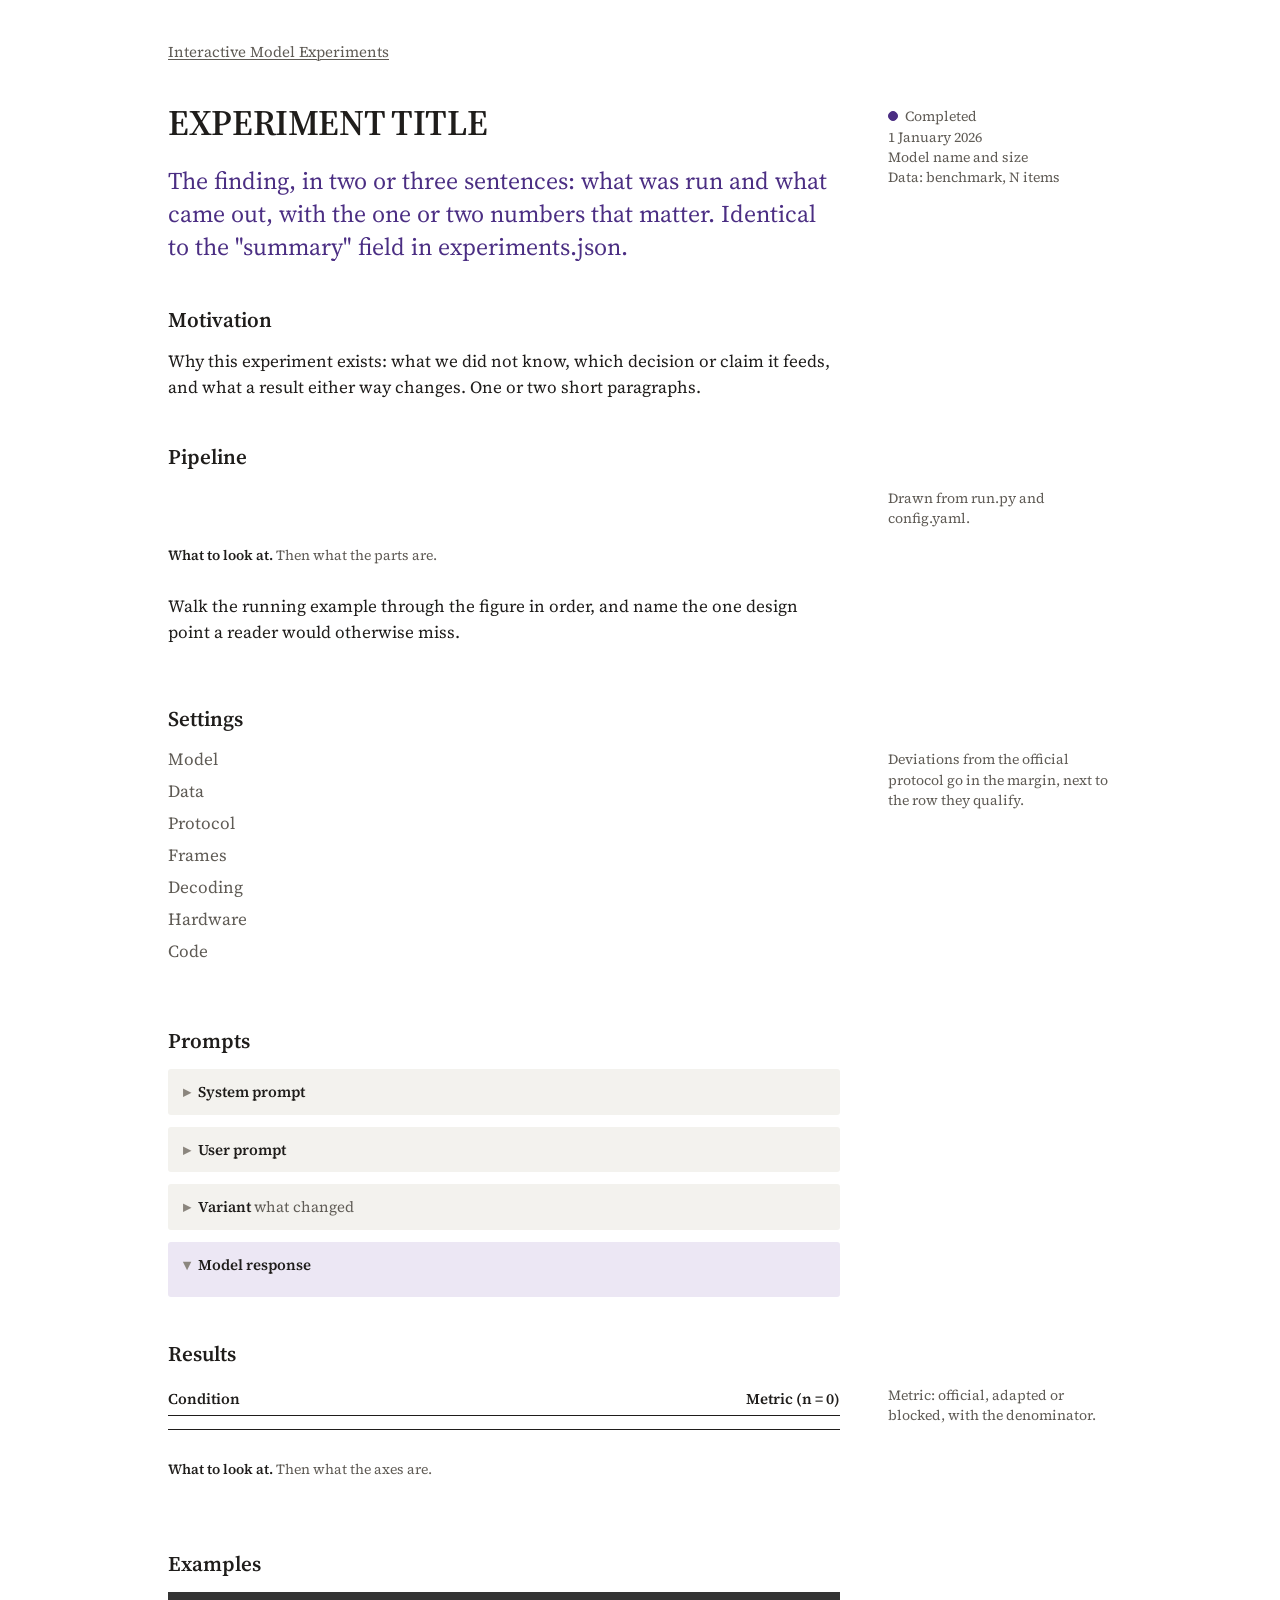
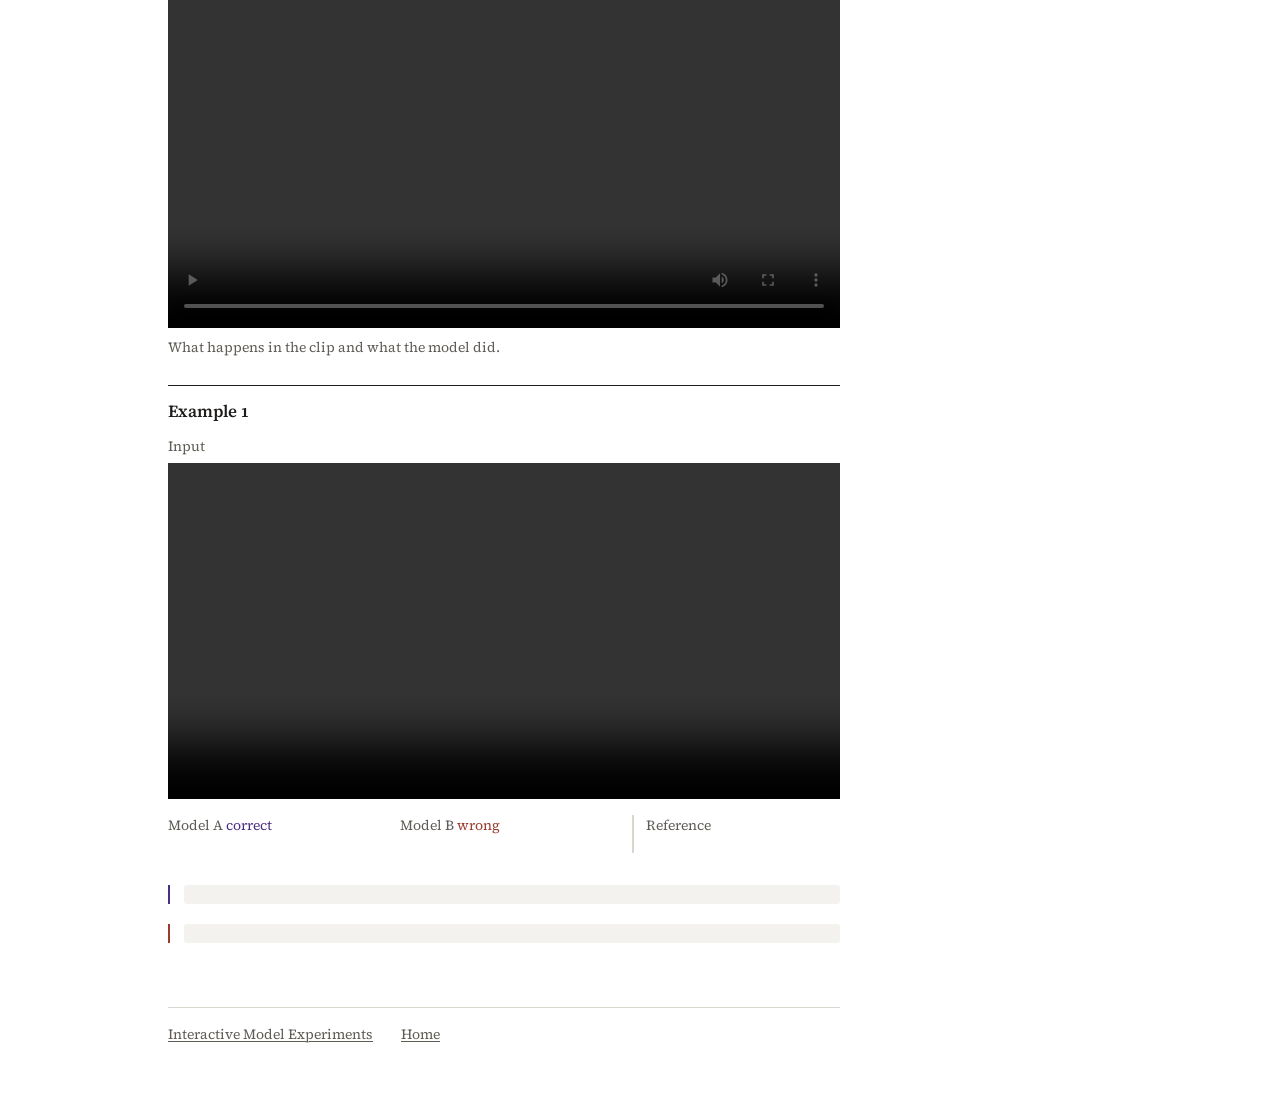
==== commit ddfc8c54: "Experiment template: Motivation, Pipeline, Settings; collection.css moved here; inline-figure rule C" ====
--- a/experiment-template/index.html
+++ b/experiment-template/index.html
@@ -4,8 +4,8 @@
 <meta charset="UTF-8">
 <meta name="viewport" content="width=device-width, initial-scale=1">
 <!-- Experiment page template. Copy this folder (index.html, style.css, assets/) into a new repository
-     named after the experiment. Fill in the header, keep only the sections that have real content
-     (Setup, Prompts, Results, Examples; each optional), delete everything else, and enable GitHub
+     named after the experiment. Fill in the header, Motivation, Pipeline and Settings; keep Prompts,
+     Results and Examples only when they have real content; delete everything else; enable GitHub
      Pages. Then add the experiment to experiments.json in interactive_model_panel so it appears on
      the index. A margin note (aside.note) goes right BEFORE the element it qualifies. -->
 <title>EXPERIMENT TITLE</title>
@@ -30,16 +30,32 @@
   </header>
 
   <section class="exp-section">
-    <h2 id="setup">Setup</h2>
-    <aside class="note">Qualifications go in the margin: split size, seed, a deviation from the official protocol.</aside>
+    <h2 id="motivation">Motivation</h2>
+    <p>Why this experiment exists: what we did not know, which decision or claim it feeds, and what a result either way changes. One or two short paragraphs.</p>
+  </section>
+
+  <section class="exp-section">
+    <h2 id="pipeline">Pipeline</h2>
+    <aside class="note">Drawn from run.py and config.yaml.</aside>
+    <figure class="fig wide">
+      <!-- paste the <svg> element of experiments/<slug>/figures/fig1-overview.svg here -->
+      <figcaption><strong>What to look at.</strong> Then what the parts are.</figcaption>
+    </figure>
+    <p>Walk the running example through the figure in order, and name the one design point a reader would otherwise miss.</p>
+  </section>
+
+  <section class="exp-section">
+    <h2 id="settings">Settings</h2>
+    <aside class="note">Deviations from the official protocol go in the margin, next to the row they qualify.</aside>
     <dl class="facts">
-      <dt>Question</dt><dd>What this experiment decides.</dd>
       <dt>Model</dt><dd></dd>
       <dt>Data</dt><dd></dd>
       <dt>Protocol</dt><dd></dd>
-      <dt>Settings</dt><dd></dd>
+      <dt>Frames</dt><dd></dd>
+      <dt>Decoding</dt><dd></dd>
+      <dt>Hardware</dt><dd></dd>
+      <dt>Code</dt><dd></dd>
     </dl>
-    <p>Only what a reader needs to interpret the results.</p>
   </section>
 
   <section class="exp-section">
--- a/experiment-template/style.css
+++ b/experiment-template/style.css
@@ -267,6 +267,8 @@
 table.results .sub td { color: var(--ink-2); }
 
 /* ---------- figures and media ---------- */
+
+.fig svg { display: block; width: 100%; height: auto; }   /* inlined pipeline figures */
 
 figure.fig { margin: 0.5rem 0 1.75rem; }
 figure.fig img, figure.fig video {
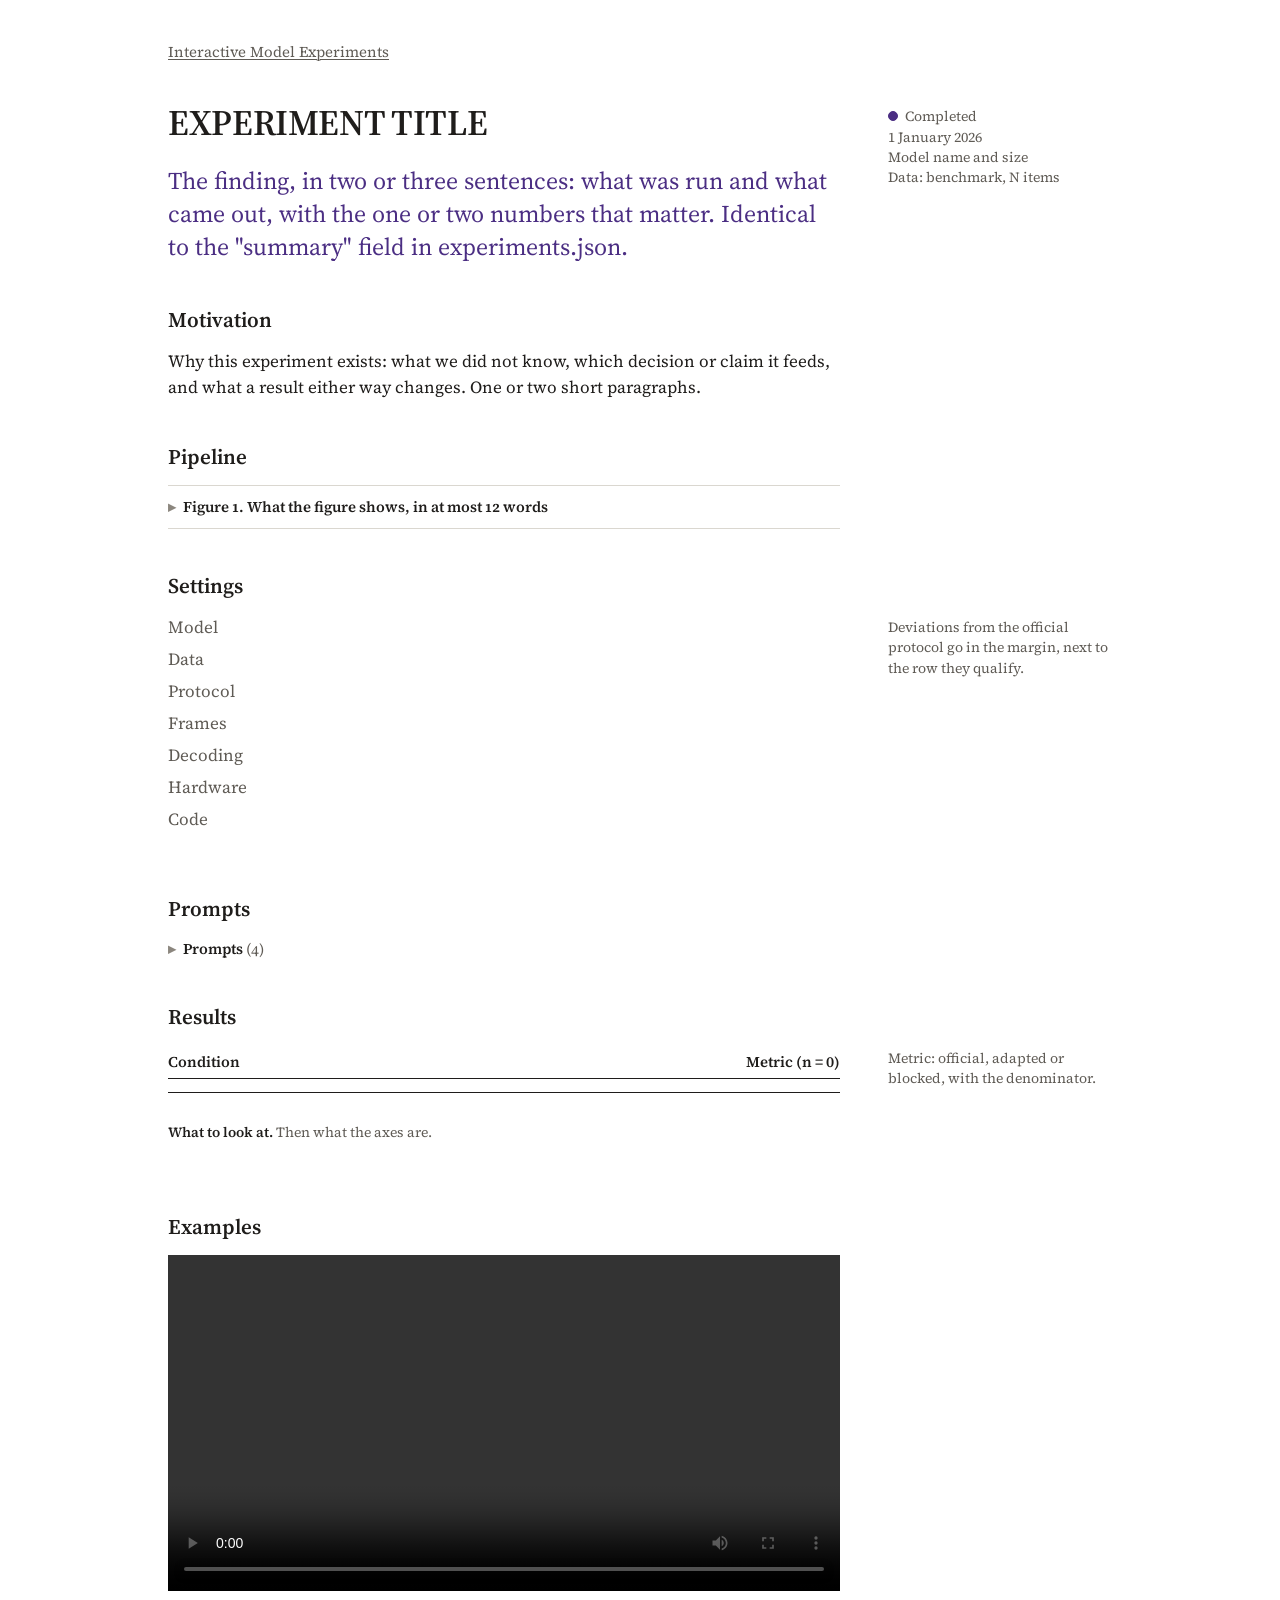
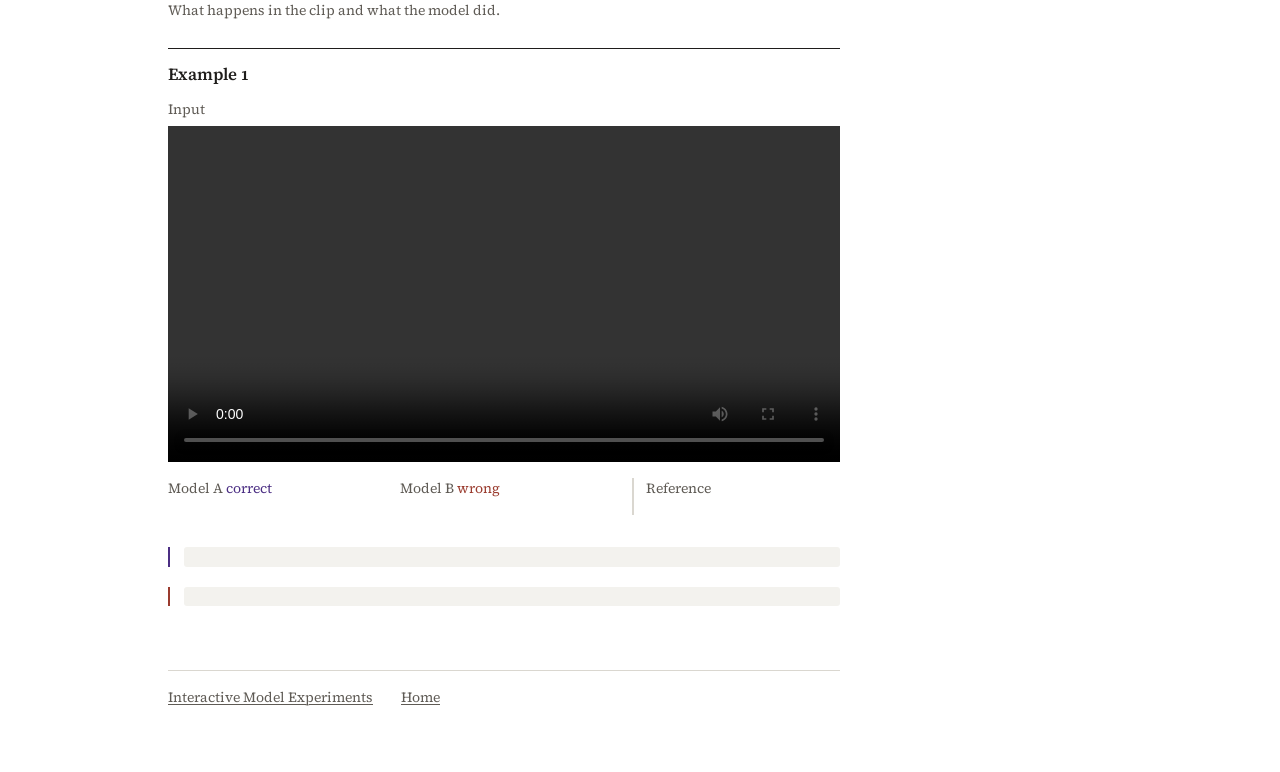
==== commit e98ab5a1: "Pipeline figures and prompt lists collapsed by default (stylesheet, template) Co-Authored-By: Claude" ====
--- a/experiment-template/index.html
+++ b/experiment-template/index.html
@@ -36,12 +36,15 @@
 
   <section class="exp-section">
     <h2 id="pipeline">Pipeline</h2>
-    <aside class="note">Drawn from run.py and config.yaml.</aside>
-    <figure class="fig wide">
-      <!-- paste the <svg> element of experiments/<slug>/figures/fig1-overview.svg here -->
-      <figcaption><strong>What to look at.</strong> Then what the parts are.</figcaption>
-    </figure>
-    <p>Walk the running example through the figure in order, and name the one design point a reader would otherwise miss.</p>
+    <!-- One details.figure per figure, collapsed by default; the summary is the caption. Repeat for fig2, fig3, ... -->
+    <details class="figure">
+      <summary>Figure 1. What the figure shows, in at most 12 words</summary>
+      <aside class="note">Drawn from run.py and config.yaml.</aside>
+      <figure class="fig wide">
+        <!-- paste the <svg> element of experiments/<slug>/figures/fig1-overview.svg here -->
+      </figure>
+      <p>Walk the running example through the figure in order, and name the one design point a reader would otherwise miss.</p>
+    </details>
   </section>
 
   <section class="exp-section">
@@ -60,10 +63,14 @@
 
   <section class="exp-section">
     <h2 id="prompts">Prompts</h2>
-    <details class="prompt system"><summary>System prompt</summary><pre></pre></details>
-    <details class="prompt user"><summary>User prompt</summary><pre></pre></details>
-    <details class="prompt variant"><summary>Variant <span class="prompt-note">what changed</span></summary><pre></pre></details>
-    <details class="prompt response" open><summary>Model response</summary><pre></pre></details>
+    <!-- The whole list is collapsed by default; the summary carries the count. Each prompt is collapsed too. -->
+    <details class="expand">
+      <summary>Prompts <span class="n">(4)</span></summary>
+      <details class="prompt system"><summary>System prompt</summary><pre></pre></details>
+      <details class="prompt user"><summary>User prompt</summary><pre></pre></details>
+      <details class="prompt variant"><summary>Variant <span class="prompt-note">what changed</span></summary><pre></pre></details>
+      <details class="prompt response"><summary>Model response</summary><pre></pre></details>
+    </details>
   </section>
 
   <section class="exp-section">
--- a/experiment-template/style.css
+++ b/experiment-template/style.css
@@ -234,8 +234,26 @@
 .prompt.response { background: var(--accent-soft); }
 
 details.expand { margin: 0 0 1rem; }
-details.expand > summary { cursor: pointer; font-weight: 600; font-size: 0.9375rem; }
-details.expand > .expand-body { margin-top: 0.5rem; }
+details.expand > summary { cursor: pointer; font-weight: 600; font-size: 0.9375rem; list-style: none; }
+details.expand > summary::-webkit-details-marker { display: none; }
+details.expand > summary::before { content: "\25B8"; display: inline-block; width: 1em; color: var(--ink-3); }
+details.expand[open] > summary::before { content: "\25BE"; }
+details.expand > summary .n { font-weight: 400; color: var(--ink-2); }
+details.expand > .expand-body, details.expand > summary + * { margin-top: 0.6rem; }
+details.expand .prompt:last-child { margin-bottom: 0.25rem; }
+
+/* Collapsed pipeline figure (Construction and Pipeline sections): the summary is the figure's caption,
+   "Figure N. What it shows"; the drawing, its margin note and its description open on click. */
+details.figure { border-top: 1px solid var(--rule); padding: 0.6rem 0; margin: 0; }
+details.figure:last-of-type { border-bottom: 1px solid var(--rule); margin-bottom: 1.25rem; }
+details.figure > summary { cursor: pointer; list-style: none; font-size: 0.9375rem; font-weight: 600; }
+details.figure > summary::-webkit-details-marker { display: none; }
+details.figure > summary::before { content: "\25B8"; display: inline-block; width: 1em; color: var(--ink-3); }
+details.figure[open] > summary::before { content: "\25BE"; }
+details.figure > summary .n { font-weight: 400; color: var(--ink-2); }
+details.figure > figure.fig { margin: 0.9rem 0 1rem; }
+details.figure > p { max-width: var(--measure); }
+details.figure > p:last-child { margin-bottom: 0.4rem; }
 
 /* ---------- tables ---------- */
 
